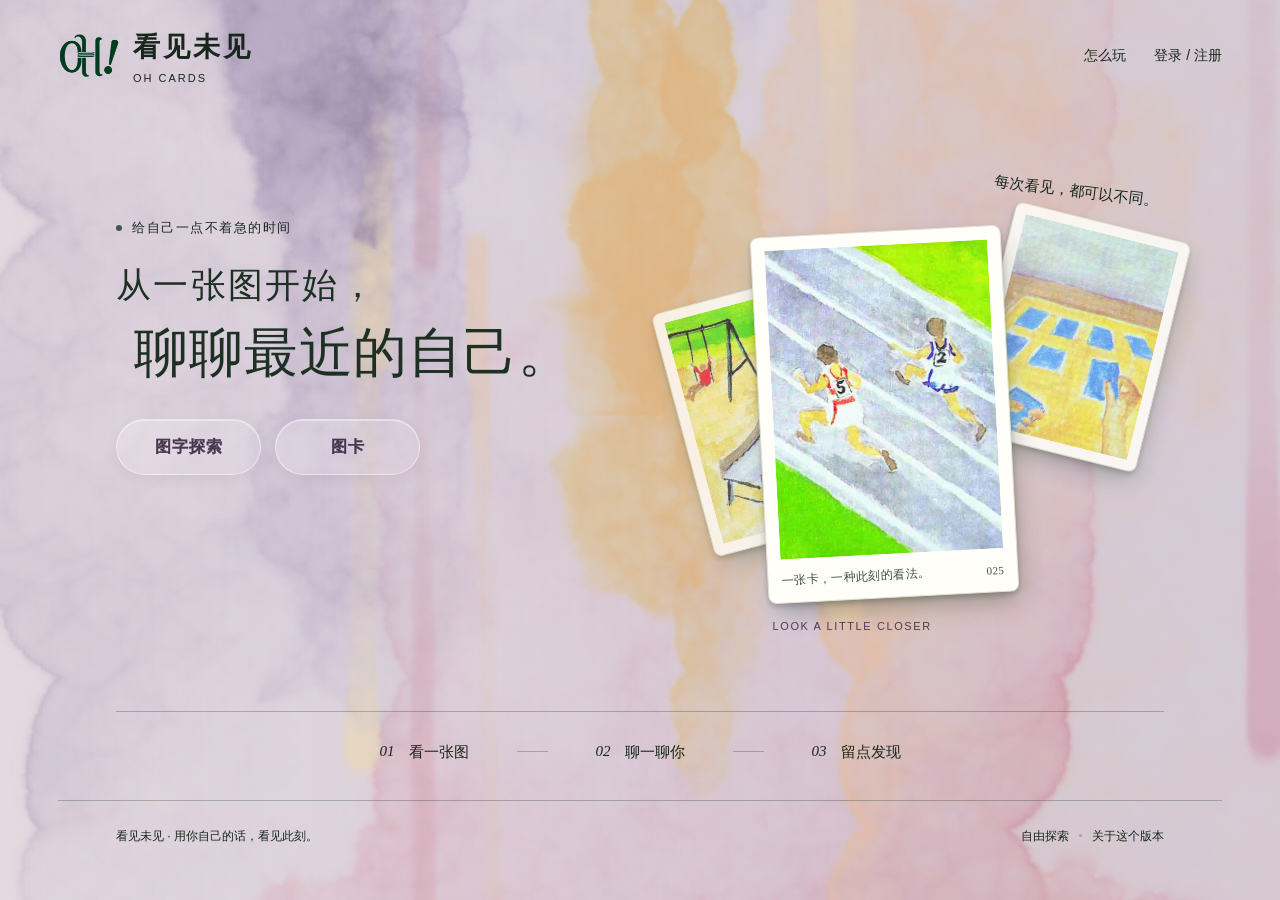
==== index.html @ adf15845 "Redesign mobile homepage with vivid watercolor, stable serif and separated card caption" ====
<!doctype html>
<html lang="zh-CN">
<head>
  <meta charset="utf-8">
  <meta name="viewport" content="width=device-width, initial-scale=1, viewport-fit=cover, interactive-widget=resizes-content">
  <meta name="description" content="看见未见 OH 卡：从一张图开始，用自己的话探索。">
  <title>看见未见 · OH卡</title>
  <link rel="icon" type="image/svg+xml" href="assets/logo-oh-pages-15deg-v2.svg">
  <link rel="stylesheet" href="styles.css?v=20261106-dusk">
  <link rel="stylesheet" href="mobile.css?v=20261105-autosave">
<link rel="stylesheet" href="dusk/home.css?v=20261106-mobile-composition">
</head>
<body data-dusk="on">
<div class="dusk-backdrop" aria-hidden="true"></div>
<!-- Independent image/word decks. Sent dialogue auto-archives privately; drafts and hidden decks are not uploaded. -->
<svg class="icon-defs" xmlns="http://www.w3.org/2000/svg"><defs>
 <symbol id="i-arrow" viewBox="0 0 24 24"><path d="M5 12h14m-6-6 6 6-6 6"/></symbol>
 <symbol id="i-plus" viewBox="0 0 24 24"><path d="M12 5v14M5 12h14"/></symbol>
 <symbol id="i-close" viewBox="0 0 24 24"><path d="m6 6 12 12M6 18 18 6"/></symbol>
 <symbol id="i-memory" viewBox="0 0 24 24"><path d="M5 4h14v16H5zM8 8h8M8 12h8M8 16h4"/></symbol>
 <symbol id="i-expand" viewBox="0 0 24 24"><path d="M4 9V4h5m6 0h5v5M4 15v5h5m6 0h5v-5"/></symbol>
 <symbol id="i-back" viewBox="0 0 24 24"><path d="M19 12H5m6-6-6 6 6 6"/></symbol>
 <symbol id="i-leaf" viewBox="0 0 24 24"><path d="M5 19c1-6 5-10 13-13m0 0c2 9-1 14-7 14-6 0-8-5-6-9 2-4 7-5 13-5Z"/></symbol>
</defs></svg>
<header class="site-header">
 <button class="brand" data-action="home" aria-label="看见未见首页"><img class="brand-mark" src="assets/logo-oh-pages-15deg-v2.svg" alt="" width="62" height="52"><span>看见未见<small>OH CARDS</small></span></button>
 <nav aria-label="主导航"><button class="text-button" data-action="how">怎么玩</button><button class="memory-button" data-action="memory" hidden><svg><use href="#i-memory"/></svg>我的记忆<span id="memory-count" hidden></span></button><button id="account-button" class="text-button" type="button">登录 / 注册</button></nav>
</header>
<main id="home-view" class="view home-view">
 <div class="home-copy">
   <p class="eyebrow"><span></span>给自己一点不着急的时间</p>
   <h1 class="home-title"><span class="home-title-lead">从一张图开始，</span> <span class="home-title-main">聊聊最近的自己。</span></h1>
   <div class="mode-picker" role="group" aria-label="选择玩法并开始">
     <button type="button" data-action="enter-mode" data-mode="image_word"><strong>图字探索</strong><svg aria-hidden="true"><use href="#i-arrow"/></svg></button>
     <button type="button" data-action="enter-mode" data-mode="image_only"><strong>图卡</strong><svg aria-hidden="true"><use href="#i-arrow"/></svg></button>
   </div>
   <p id="mode-note" class="mode-note"></p>
 </div>
 <div class="card-composition" aria-label="OH 图卡预览"><span class="orbit-label">每次看见，都可以不同。</span><figure class="fan-card fan-back-one"><img src="cards/oh-012.jpg" alt="图卡预览十二" draggable="false"></figure><figure class="fan-card fan-back-two"><img src="cards/oh-064.jpg" alt="图卡预览六十四" draggable="false"></figure><figure class="fan-card fan-front"><img src="cards/oh-025.jpg" alt="两位正在跑步的男孩，OH 图卡二十五" draggable="false"><figcaption><span>一张卡，一种此刻的看法。</span><span>025</span></figcaption></figure><div class="composition-note"><span>LOOK A LITTLE CLOSER</span><i></i></div></div>
 <div class="home-bottom"><p><span>01</span> 看一张图</p><i></i><p><span>02</span> 聊一聊你</p><i></i><p><span>03</span> 留点发现</p></div>
</main>
<main id="session-view" class="view session-view" hidden>
 <div class="session-heading"><button class="quiet-back" data-action="leave"><svg><use href="#i-back"/></svg>返回</button><div><span class="session-kicker">自由探索</span><h1>说说你眼中的这张卡</h1></div><button class="text-button end-button" data-action="review">结束并回顾</button></div>
 <div class="session-layout">
   <aside class="card-stage" aria-label="当前卡片"><div class="card-topline"><span id="card-position">第 1 张图卡</span><span id="card-id"></span></div><div id="card-pair" class="card-pair"><img id="word-frame" class="word-frame" alt="" hidden><button id="card-zoom" class="current-card" data-action="zoom" aria-label="放大当前图卡"><img id="active-card-image" alt="本轮图卡"><span class="zoom-hint"><svg><use href="#i-expand"/></svg>放大看</span></button></div><p id="pinned-word" class="pinned-word" hidden></p><div id="card-strip" class="card-strip" aria-label="本轮已抽图卡"></div></aside>
 <section class="explore-main" aria-label="卡片对话">
   <div id="word-status" class="word-status" aria-live="polite" hidden></div>
   <div id="messages" class="messages" aria-live="polite"></div>
   <div id="example-controls" class="example-controls" hidden><span>正在查看虚构对话示例</span><button class="small-primary" data-action="next-example">继续看示例 <svg><use href="#i-arrow"/></svg></button></div>
   <section id="word-step" class="word-step" aria-labelledby="word-title" hidden><header class="deck-heading"><div><p class="eyebrow">ANOTHER VIEW</p><h2 id="word-title">给这张图，抽一个词。</h2><p id="word-hint" class="deck-hint">88 张字卡，慢慢挑。</p></div></header><div class="deck-window" tabindex="0" role="region" aria-label="字卡牌叠，可左右滑动"><div id="word-grid" class="deck-grid" aria-label="叠放的全部 88 张字卡牌背"></div></div><footer class="deck-footer"><button class="text-button" data-action="skip-word">继续只看图卡</button><button id="word-confirm" class="primary deck-confirm" data-action="pick-word" type="button" hidden>选这张</button><strong id="word-count"></strong></footer></section>
   <form id="message-form" class="composer"><label for="message-input" class="sr-only">你的联想</label><textarea id="message-input" placeholder="写下你注意到的，或此刻的感受……" rows="2" maxlength="3000"></textarea><div class="composer-bottom"><span>随便说说，也可以慢慢想。</span><button type="submit" aria-label="发送你的联想">发送<svg><use href="#i-arrow"/></svg></button></div></form><div class="autosave-indicator"><span id="autosave-status" role="status"></span><button id="retry-autosave" class="plain-link" data-action="retry-save" hidden>重试保存</button><button id="export-autosave" class="plain-link" data-action="export-review" hidden>导出本轮</button></div>
 </section><aside class="draw-rail" aria-label="继续抽卡" hidden><div class="rail-inner"><div class="tiny-stack" aria-hidden="true"><i></i><i></i><i></i></div><p class="rail-kicker">让联想继续</p><button id="draw-next" class="draw-next" data-action="draw"><svg><use href="#i-plus"/></svg><strong>再抽一张</strong><span id="draw-target">第 2 / 3 张</span></button><p id="draw-note">不用等聊完，<br>想抽就可以抽。</p><span class="rail-line"></span><button class="text-button rail-review" data-action="review"><span class="rail-review-label">先回顾这一轮 ↗</span><span class="mobile-only">回顾 ↗</span></button></div></aside></div>
</main>
<main id="review-view" class="view review-view" hidden></main>
<footer class="site-footer"><span>看见未见 · 用你自己的话，看见此刻。</span><span>自由探索 <i></i> <button data-action="about">关于这个版本</button></span></footer>
<dialog id="memory-dialog" class="drawer"><div class="drawer-head"><div><p class="eyebrow">YOUR NOTES</p><h2>记得你说过的话</h2></div><button class="icon-button" data-action="close-dialog" aria-label="关闭记忆"><svg><use href="#i-close"/></svg></button></div><div class="memory-tabs" role="tablist"><button role="tab" aria-selected="true" data-action="memory-tab" data-tab="round">本轮记录</button><button role="tab" aria-selected="false" data-action="memory-tab" data-tab="long">下次可参考</button><button role="tab" aria-selected="false" data-action="memory-tab" data-tab="saved">已保存的回顾</button></div><div id="memory-body" class="drawer-body"></div><p class="drawer-footer">记忆与回顾保存在这个浏览器，不跨设备同步。AI 对话会将本轮内容交给 DeepSeek 处理。</p></dialog>
<dialog id="account-dialog" class="info-dialog account-dialog" aria-labelledby="account-title"><button class="icon-button dialog-close" data-action="close-dialog" aria-label="关闭账号"><svg><use href="#i-close"/></svg></button><div id="account-content"></div></dialog>
<dialog id="info-dialog" class="info-dialog"><button class="icon-button dialog-close" data-action="close-dialog" aria-label="关闭"><svg><use href="#i-close"/></svg></button><div id="info-content"></div></dialog>
<dialog id="image-dialog" class="image-dialog"><button class="icon-button dialog-close" data-action="close-dialog" aria-label="关闭大图"><svg><use href="#i-close"/></svg></button><div class="zoom-pair"><img id="zoom-word" class="zoom-word" alt="" hidden><img id="zoom-image" alt="当前图卡原图"></div><p id="zoom-caption"></p></dialog>
<dialog id="deck-dialog" class="deck-dialog" aria-labelledby="deck-title"><header class="deck-heading"><div><p class="eyebrow">CHOOSE YOUR CARD</p><h2 id="deck-title">从牌叠里，选一张。</h2><p id="deck-hint" class="deck-hint">88 张牌，慢慢挑。</p></div><button class="icon-button" data-action="close-dialog" aria-label="暂不选牌"><svg><use href="#i-close"/></svg></button></header><div class="deck-window" tabindex="0" role="region" aria-label="图卡牌叠，可左右滑动"><div id="deck-grid" class="deck-grid" aria-label="叠放的全部 88 张牌背，每张露出一部分"></div></div><footer class="deck-footer"><button id="deck-confirm" class="primary deck-confirm" data-action="pick-position" type="button" hidden>选这张</button><strong id="deck-count">已抽 0 / 3 张</strong></footer></dialog>

<div id="toast" class="toast" role="status" hidden></div>
<script type="module" src="account.bundle.js?v=20261105-autosave"></script>
<script type="module" src="dusk/home.js?v=20261106"></script>
<script id="oh-runtime">window.OH_RUNTIME={liveAI:true,apiBase:"https://arpyrhxpsgpuzxoxsodd.supabase.co/functions/v1/oh-backup"};</script>
<script type="module" src="app.js?v=20261106-dusk"></script>
</body></html>
---- styles.css ----
@charset "UTF-8";
:root{--paper:#f7f6ef;--ink:#293b32;--muted:#68736c;--line:#dddfd5;--green:#3e5948;--soft:#e9eee3;--apricot:#efd9b8;--white:#fffef9;--sans:"PingFang SC","Microsoft YaHei",sans-serif;--serif:"Songti SC","STSong","Noto Serif CJK SC",serif}
*{box-sizing:border-box}body{margin:0;background:var(--paper);color:var(--ink);font:15px/1.7 var(--sans);-webkit-font-smoothing:antialiased}button,input,textarea{font:inherit}button{cursor:pointer;color:inherit}button,a{-webkit-tap-highlight-color:transparent}button{border:0;background:none}button:disabled{cursor:default}button:focus-visible,a:focus-visible,summary:focus-visible{outline:3px solid #b38348;outline-offset:4px}button,textarea{transition:background .15s,box-shadow .15s,transform .15s}a{color:var(--green);text-underline-offset:4px}svg{width:20px;height:20px;fill:none;stroke:currentColor;stroke-width:1.6;stroke-linecap:round;stroke-linejoin:round;flex-shrink:0}.icon-defs{display:none}[hidden]{display:none!important}h1,h2,h3,p,figure{margin:0}h1,h2,h3{text-wrap:balance}p{text-wrap:pretty}.sr-only{position:absolute;overflow:hidden;clip:rect(0,0,0,0);width:1px;height:1px}
.site-header{max-width:1280px;height:112px;margin:auto;padding:28px 58px;display:flex;align-items:center;justify-content:space-between}.brand{display:flex;align-items:center;gap:13px;padding:0;text-align:left;font-family:var(--serif);font-size:27px;letter-spacing:3px;font-weight:700}.brand small{font:10px/1.4 var(--sans);display:block;letter-spacing:2px;color:var(--muted)}.brand-mark{width:62px;height:52px;display:block;object-fit:contain;flex-shrink:0;mix-blend-mode:multiply}.site-header nav{display:flex;gap:28px;align-items:center}.text-button{padding:6px 0;font-size:14px}.text-button:hover,.example-link:hover{text-decoration:underline;text-underline-offset:5px}.memory-button{display:flex;gap:8px;align-items:center;font-size:14px;background:#eceee5;padding:9px 15px;border-radius:30px}.memory-button:hover{background:#dfe6d9}.memory-button svg{width:16px}.memory-button span{background:var(--green);color:white;font-size:11px;min-width:19px;height:19px;line-height:19px;text-align:center;border-radius:50%}.view{animation:arrive .35s ease-out}@keyframes arrive{from{opacity:0;transform:translateY(6px)}to{opacity:1;transform:none}}
.home-view{max-width:1164px;margin:28px auto 0;padding:34px 58px 0;display:grid;grid-template-columns:1.1fr 1fr;gap:16px;position:relative}.home-copy{padding-top:43px;position:relative;z-index:2}.eyebrow{font-size:12px;letter-spacing:2px;display:flex;align-items:center;gap:10px;color:var(--muted)}.eyebrow>span{display:inline-block;width:6px;height:6px;background:var(--green);border-radius:50%}.home-copy h1{font:500 clamp(34px,3.6vw,49px)/1.5 var(--serif);letter-spacing:1px;margin:22px 0 20px}.intro{font-size:16px;color:var(--muted);line-height:1.9}.hero-actions{display:flex;align-items:center;gap:22px;margin-top:34px}.primary{border-radius:8px;background:var(--green);color:#fffef8;padding:15px 24px;display:inline-flex;align-items:center;justify-content:center;gap:25px;box-shadow:0 3px 0 #2c4234;font-weight:500}.primary:hover{background:#314c3b;transform:translateY(-1px)}.primary:active{transform:translateY(2px);box-shadow:none}.example-link{font-size:14px;white-space:nowrap;padding:8px 0}.example-link span{margin-left:4px}.small-caption{font-size:12px;color:var(--muted);margin-top:16px;letter-spacing:.2px}
.card-composition{height:460px;position:relative;margin-left:7px}.fan-card{background:var(--white);border:1px solid #e1dfd2;padding:10px;position:absolute;border-radius:8px;box-shadow:0 15px 30px -17px #2738274d}.fan-card img{width:100%;height:auto;display:block;border-radius:1px}.fan-back-one{width:185px;left:0;top:113px;transform:rotate(-15deg);opacity:.8}.fan-back-two{width:180px;right:-2px;top:45px;transform:rotate(14deg);opacity:.85}.fan-front{width:251px;left:79px;top:57px;transform:rotate(-3deg);padding:13px 13px 0}.fan-front figcaption{display:flex;align-items:center;justify-content:space-between;font-size:10px;color:#72796e;padding:11px 0;letter-spacing:.4px}.fan-front figcaption span:last-child{font:11px Georgia,serif}.orbit-label{position:absolute;right:5px;top:5px;font-family:var(--serif);font-size:14px;transform:rotate(7deg);color:var(--muted)}.composition-note{position:absolute;left:93px;bottom:4px;display:flex;align-items:center;gap:15px;font-size:9px;letter-spacing:2px;color:var(--muted)}.composition-note i{display:block;width:44px;height:1px;background:var(--muted)}.home-bottom{grid-column:1/-1;margin-top:61px;border-top:1px solid var(--line);padding:27px 0 35px;display:flex;align-items:center;justify-content:center;gap:48px;color:var(--muted);font-size:14px}.home-bottom p{display:flex;gap:14px;align-items:center}.home-bottom p span{font:italic 15px Georgia,serif;color:#899183}.home-bottom>i{width:31px;height:1px;background:var(--line)}
.site-footer{max-width:1164px;margin:0 auto;padding:25px 58px 26px;display:flex;justify-content:space-between;gap:20px;font-size:11px;color:#69756c;border-top:1px solid var(--line)}.site-footer>span:last-child{display:flex;align-items:center;gap:10px}.site-footer i{width:3px;height:3px;background:#a1a99d;border-radius:50%}.site-footer button{padding:0;font-size:11px}.site-footer button:hover{text-decoration:underline}
.session-view{max-width:1000px;margin:0 auto 30px;padding:0 32px}.session-heading{display:flex;align-items:center;justify-content:space-between;gap:20px;margin:14px 0 25px}.session-heading h1{font:500 25px/1.5 var(--serif);margin-top:3px}.session-kicker{font-size:11px;color:var(--muted);letter-spacing:2px}.quiet-back{display:flex;align-items:center;gap:5px;font-size:12px;align-self:flex-start;padding-top:17px;color:var(--muted)}.quiet-back svg{width:16px}.session-heading>div{flex:1}.end-button{font-size:13px;border-bottom:1px solid var(--line)}.session-layout{display:grid;grid-template-columns:minmax(0,700px) 150px;justify-content:center;gap:30px}.explore-main{min-width:0}.card-stage{display:flex;flex-direction:column;align-items:center;padding:15px 22px 19px;background:#eceee5;border:1px solid #e0e3d6;border-radius:12px;position:relative}.card-topline{width:100%;display:flex;justify-content:space-between;font-size:11px;color:var(--muted);letter-spacing:.8px}.current-card{padding:10px;background:#fffef8;border:1px solid #deded3;box-shadow:0 7px 14px -9px #253c3659;border-radius:6px;margin-top:12px;position:relative;line-height:0}.current-card>img{width:230px;max-width:100%;height:auto;max-height:330px;object-fit:contain;display:block}.zoom-hint{position:absolute;right:10px;bottom:10px;padding:6px 9px;background:#fffdf2ed;border-radius:4px;display:flex;gap:5px;font-size:10px;line-height:1.2;color:#3e5144;opacity:0;transition:opacity .15s}.zoom-hint svg{width:12px;height:12px}.current-card:hover .zoom-hint,.current-card:focus-visible .zoom-hint{opacity:1}.card-strip{display:flex;gap:10px;margin-top:15px;align-items:center;justify-content:center;min-height:29px}.card-thumb{padding:2px 9px 2px 3px;display:flex;align-items:center;gap:7px;border:1px solid #cbd2c3;border-radius:4px;font-size:11px;color:#53634f;background:#f7f8ef}.card-thumb.active{background:var(--white);border-color:var(--green)}.card-thumb img{width:20px;height:28px;object-fit:contain}
.messages{margin-top:24px;display:flex;flex-direction:column;gap:19px;max-height:425px;overflow-y:auto;overscroll-behavior:contain;padding:3px 6px 10px 2px;scrollbar-width:thin;scrollbar-color:#cdd2c6 transparent}.message{max-width:94%;font-size:15px;line-height:1.8;overflow-wrap:anywhere}.message p{white-space:pre-wrap}.message .message-meta{font-size:10px;color:var(--muted);margin-bottom:5px;display:flex;gap:10px;align-items:center}.message.user{align-self:flex-end;max-width:88%}.message.user .message-meta{justify-content:flex-end}.message.user>p{background:#e7ecdf;border:1px solid #dce3d4;border-radius:10px 10px 2px 10px;padding:10px 15px}.message.assistant{padding:0 3px}.message.assistant>p{padding:0}.message.notice{background:#f1eee3;padding:11px 14px;border-radius:6px;font-size:12px;color:var(--muted);max-width:100%}.rationale{font-size:12px;line-height:1.7;margin-top:10px;color:var(--muted);border-top:1px solid var(--line);padding-top:7px}.rationale summary{cursor:pointer;width:fit-content;font-size:11px}.rationale ul{padding-left:17px;margin:10px 0 2px}.rationale li{margin-bottom:7px}.rationale blockquote{margin:7px 0;padding-left:10px;border-left:2px solid #c2cbb6;white-space:pre-wrap}.rationale a{font-size:11px}.example-controls{margin:15px 0 12px;background:#f0eee2;border-radius:6px;padding:10px 12px;display:flex;align-items:center;justify-content:space-between;gap:10px;font-size:11px;color:var(--muted)}.small-primary{background:var(--green);color:var(--white);padding:7px 11px;border-radius:5px;display:inline-flex;align-items:center;gap:7px;font-size:12px;white-space:nowrap}.small-primary svg{width:14px;height:14px}.composer{background:var(--white);border:1px solid #cbd2c5;border-radius:10px;margin-top:15px;overflow:hidden;box-shadow:0 4px 10px -7px #233b2a24}.composer:focus-within{border-color:#839477;box-shadow:0 0 0 2px #bcc6b130}.composer textarea{border:0;resize:vertical;outline:0;background:transparent;display:block;width:100%;min-height:76px;max-height:200px;padding:15px 16px 5px;font-size:15px;line-height:1.6;color:var(--ink)}.composer textarea::placeholder{color:#8a9386}.composer-bottom{display:flex;justify-content:space-between;align-items:center;padding:7px 10px 10px 16px;gap:10px}.composer-bottom>span{font-size:10px;color:var(--muted)}.composer-bottom button{display:flex;align-items:center;gap:10px;background:var(--green);color:var(--white);border-radius:5px;padding:7px 12px;font-size:12px}.composer-bottom svg{width:15px;height:15px}.composer textarea:disabled{opacity:.6}.draw-rail{position:relative;padding-top:50px}.rail-inner{position:sticky;top:35px;text-align:center}.rail-kicker{font-size:11px;color:var(--muted);letter-spacing:1px;margin:15px 0 11px}.tiny-stack{height:43px;width:42px;margin:auto;position:relative}.tiny-stack i{position:absolute;top:0;left:7px;border:1px solid #9eaa92;border-radius:3px;background:var(--paper);width:29px;height:39px;transform:rotate(-13deg)}.tiny-stack i:nth-child(2){transform:rotate(1deg);left:11px;top:-3px;background:#e9e2cc}.tiny-stack i:nth-child(3){transform:rotate(13deg);left:15px;top:-4px;background:#e9eee1}.draw-next{width:100%;padding:17px 9px;display:flex;flex-direction:column;align-items:center;gap:3px;border:1px dashed #99a78d;border-radius:10px;background:#eef1e6}.draw-next>svg{margin-bottom:4px;width:22px;height:22px}.draw-next strong{font-weight:500;font-size:15px}.draw-next>span{font-size:11px;color:var(--muted)}.draw-next:hover:not(:disabled){background:#e0e7d6;border-style:solid}.draw-next:disabled{border-style:solid;border-color:var(--line);background:#edeee7;color:var(--muted)}.draw-rail p#draw-note{font-size:11px;color:var(--muted);line-height:1.8;margin-top:12px}.rail-line{display:block;height:1px;width:38px;background:var(--line);margin:20px auto 9px}.rail-review{font-size:11px}
.review-view{max-width:810px;padding:25px 32px 55px;margin:auto}.review-heading{text-align:center;margin:20px 0 35px}.review-heading .eyebrow{justify-content:center}.review-heading h1{font:500 35px/1.5 var(--serif);margin:17px 0 13px}.review-heading>p:last-child{color:var(--muted);font-size:14px}.review-cards{display:flex;justify-content:center;gap:16px;margin-bottom:32px}.review-cards img{height:130px;width:auto;background:var(--white);padding:6px;box-shadow:0 4px 9px -6px #27332763;transform:rotate(-3deg);border-radius:3px}.review-cards img:nth-child(2){transform:rotate(3deg)}.review-section{padding:25px 0;border-top:1px solid var(--line)}.review-section h2{font:500 21px var(--serif);margin:0 0 15px}.review-section>p{font-size:13px;color:var(--muted)}.quote-record{padding:16px 0;border-bottom:1px solid #e7e7de}.quote-record:last-child{border-bottom:0}.quote-record small{font-size:10px;display:block;color:var(--muted);margin-bottom:4px}.quote-record p{font-size:14px;white-space:pre-wrap;overflow-wrap:anywhere}.remember-row{display:flex;align-items:flex-start;gap:10px;padding:14px;border:1px solid var(--line);border-radius:7px;margin:12px 0;font-size:14px;background:var(--white)}.remember-row input{accent-color:var(--green);margin-top:5px}.remember-row small{font-size:11px;color:var(--muted);display:block;margin-top:5px}.review-actions{display:flex;gap:12px;flex-wrap:wrap;margin-top:24px}.secondary{border:1px solid #cbd2c2;border-radius:7px;padding:12px 17px;background:var(--white);font-size:14px}.secondary:hover{background:var(--soft)}.plain-link{margin-top:18px;font-size:13px;text-decoration:underline;text-underline-offset:5px;padding:6px 0}
dialog{border:1px solid var(--line);background:var(--white);color:var(--ink);border-radius:15px;padding:32px;box-shadow:0 24px 65px #1e2e332b}dialog::backdrop{background:#1b31263f;backdrop-filter:blur(3px)}.drawer{margin:0 0 0 auto;width:min(510px,96vw);height:100dvh;max-height:100dvh;border-radius:15px 0 0 15px;padding:0;display:flex;flex-direction:column}.drawer:not([open]){display:none}.drawer-head{display:flex;justify-content:space-between;gap:20px;align-items:center;padding:30px 28px 24px}.drawer h2{font:500 25px var(--serif);margin-top:10px}.icon-button{display:flex;align-items:center;justify-content:center;width:34px;height:34px;border:1px solid var(--line);border-radius:50%;background:var(--white)}.icon-button:hover{background:var(--soft)}.icon-button svg{width:16px;height:16px}.memory-tabs{display:flex;gap:18px;margin:0 28px;border-bottom:1px solid var(--line)}.memory-tabs button{padding:10px 0;font-size:12px;white-space:nowrap;border-bottom:2px solid transparent}.memory-tabs button[aria-selected=true]{border-color:var(--green);font-weight:600}.drawer-body{padding:25px 28px;overflow:auto;flex:1}.drawer-footer{font-size:11px;color:var(--muted);padding:16px 28px;border-top:1px solid var(--line);background:#f6f6ef}.memory-entry{border-bottom:1px solid var(--line);padding:17px 0;font-size:14px}.memory-entry:first-child{padding-top:0}.memory-entry p{white-space:pre-wrap;overflow-wrap:anywhere}.memory-entry small{font-size:10px;color:var(--muted);display:block;margin:9px 0}.memory-entry .entry-actions{display:flex;gap:18px;margin-top:12px}.entry-actions button{padding:0;text-decoration:underline;text-underline-offset:4px;font-size:11px;color:var(--muted)}.memory-entry details{font-size:11px;color:var(--muted);margin:9px 0}.memory-entry summary{cursor:pointer}.memory-entry blockquote{margin:8px 0;padding:10px;background:var(--paper);white-space:pre-wrap}.empty-state{padding:45px 0;color:var(--muted);font-size:14px}.empty-state h3{font:500 22px var(--serif);color:var(--ink);margin-bottom:10px}.drawer-intro{color:var(--muted);font-size:12px;margin-bottom:22px}.context-row{display:grid;grid-template-columns:65px 1fr;gap:13px;font-size:13px;padding:13px 0;border-bottom:1px solid var(--line)}.context-row dt{color:var(--muted)}.context-row dd{margin:0}.context-card-images{display:flex;gap:10px;margin-bottom:25px}.context-card-images img{height:80px;width:auto;border:4px solid white}.memory-edit{width:100%;resize:vertical;min-height:90px;padding:10px;background:var(--paper);border:1px solid #bac5b0;border-radius:4px;font-size:14px}.memory-entry .delete-confirm{font-size:12px;margin-top:12px;background:#f8ede2;padding:12px;border-radius:5px}.delete-confirm button{margin-right:15px;font-size:12px;text-decoration:underline}.info-dialog{width:min(580px,calc(100vw - 30px));max-height:88dvh;overflow:auto;padding:37px}.info-dialog h2{font:500 29px/1.5 var(--serif);margin:7px 35px 19px 0}.info-dialog p{font-size:14px;margin:13px 0}.info-dialog ol{padding-left:22px;font-size:14px}.info-dialog li{padding:6px 0}.dialog-close{position:absolute;right:15px;top:15px}.image-dialog{width:fit-content;max-width:calc(100vw - 25px);max-height:95dvh;padding:36px 20px 15px}.image-dialog>img{display:block;max-width:min(420px,calc(100vw - 65px));max-height:76dvh;width:auto;height:auto;object-fit:contain}.image-dialog p{font-size:11px;text-align:center;color:var(--muted);margin-top:9px}.toast{position:fixed;bottom:28px;left:50%;transform:translateX(-50%);max-width:calc(100vw - 32px);background:#2e473a;color:#fffef8;border:1px solid #536a59;box-shadow:0 7px 20px #253b332b;padding:11px 21px;border-radius:7px;font-size:13px;z-index:20;text-align:center;width:max-content}.source-lines{font:13px/1.9 var(--sans);white-space:pre-wrap;overflow-wrap:anywhere}.source-lines p:target{background:#e8edda}
@media(min-width:1400px){.home-view{margin-top:65px}.home-bottom{margin-top:100px}}@media(max-width:1050px){.site-header{padding:24px 35px}.home-view{padding:20px 35px 0}.hero-actions{gap:15px}.primary{padding:14px 18px;gap:13px}.card-composition{transform:scale(.88);transform-origin:center left;margin-left:-10px;width:400px}.home-copy h1{font-size:39px}.home-bottom{gap:25px;margin-top:30px}.site-footer{padding:25px 35px}.session-layout{gap:20px;grid-template-columns:minmax(0,620px) 125px}.session-view{max-width:900px;padding:0 28px}.draw-next strong{font-size:14px}}
@media(max-width:720px){.site-header{height:86px;padding:18px 23px}.brand{font-size:24px;gap:10px}.brand small{font-size:8px}.brand-mark{width:48px;height:40px}.site-header nav{gap:17px}.site-header .text-button{font-size:12px}.memory-button{font-size:12px;padding:7px 10px;gap:5px}.memory-button svg{width:14px}.home-view{display:flex;flex-direction:column;margin:0;padding:8px 25px 0}.home-copy{text-align:center;padding:20px 0 0}.home-copy .eyebrow{justify-content:center;font-size:11px}.home-copy h1{font-size:37px;margin:18px 0 15px}.intro{font-size:14px;line-height:1.8}.hero-actions{flex-direction:column;gap:7px;margin-top:25px}.hero-actions .primary{width:min(100%,310px);font-size:15px}.small-caption{margin-top:9px;font-size:10px}.card-composition{order:2;transform:scale(.72);transform-origin:top center;width:400px;height:325px;align-self:center;margin:32px 0 -20px}.orbit-label{top:0}.fan-front{top:40px}.fan-back-one{top:95px}.composition-note{bottom:-90px}.home-bottom{order:3;margin-top:0;padding:20px 0 25px;gap:13px;justify-content:space-between;width:100%;font-size:11px}.home-bottom p{gap:6px;white-space:nowrap}.home-bottom p span{font-size:12px}.home-bottom>i{width:12px}.site-footer{padding:20px 23px;gap:8px;font-size:10px;flex-wrap:wrap}.site-footer button{font-size:10px}.site-footer>span:last-child{margin-left:auto}.session-view{padding:0 20px;margin-bottom:30px}.session-heading{gap:11px;margin:5px 0 20px}.session-heading h1{font-size:19px}.session-kicker{font-size:10px}.quiet-back{padding-top:13px;font-size:11px;gap:2px}.quiet-back svg{width:14px}.end-button{font-size:11px;white-space:nowrap}.session-layout{display:block;padding-right:0}.card-stage{margin-right:0;padding:11px 14px 14px}.current-card>img{width:210px;max-height:292px}.current-card{padding:8px;margin-top:9px}.card-strip{margin-top:11px;gap:7px}.card-thumb{padding-right:5px;font-size:10px;gap:5px}.messages{margin-top:19px;max-height:350px;padding-right:3px;gap:16px}.message{font-size:14px}.message.user{max-width:91%}.composer{margin-right:74px}.composer textarea{font-size:14px;padding:12px 12px 3px;min-height:77px}.composer-bottom{padding:5px 8px 8px 12px}.composer-bottom>span{display:none}.composer-bottom button{margin-left:auto;font-size:11px;padding:5px 9px}.draw-rail{padding:0;position:sticky;bottom:18px;height:0;z-index:3;display:flex;justify-content:flex-end;transform:translateY(-132px);pointer-events:none}.rail-inner{position:static;width:63px;pointer-events:auto}.rail-kicker,.tiny-stack,.draw-rail p#draw-note,.rail-line,.rail-review{display:none}.draw-next{padding:10px 3px;background:#e3e9d8;border-style:solid;min-height:96px;border-radius:8px;box-shadow:0 3px 6px #30432c10}.draw-next strong{font-size:11px}.draw-next>svg{width:19px;height:19px}.draw-next>span{font-size:9px}.example-controls{font-size:10px;gap:4px;align-items:flex-start}.small-primary{font-size:11px;padding:6px 9px}.review-view{padding:15px 22px 35px}.review-heading h1{font-size:29px}.review-heading>p:last-child{font-size:12px}.review-cards img{height:105px}.review-section{padding:20px 0}.review-actions .primary{font-size:13px;padding:12px 17px}.review-actions .secondary{font-size:13px;padding:12px 15px}.drawer-head{padding:25px 22px 20px}.drawer h2{font-size:23px}.memory-tabs{margin:0 22px;gap:17px}.memory-tabs button{font-size:11px}.drawer-body{padding:22px}.info-dialog{padding:30px 24px}.info-dialog h2{font-size:25px}}
/* Supporting copy remains readable: use hierarchy and spacing, not tiny labels. */
.brand small{font-size:11px}.card-topline,.card-thumb,.message .message-meta,.rationale summary,.composer-bottom>span,.rail-kicker,.draw-next>span,.draw-rail p#draw-note,.rail-review,.session-kicker,.quote-record small,.remember-row small,.memory-entry small,.entry-actions button,.memory-entry details,.drawer-footer,.site-footer,.site-footer button{font-size:12px}.fan-front figcaption{font-size:11px}.zoom-hint{font-size:12px}.composition-note{font-size:10px}
@media(min-width:721px) and (max-height:760px){.session-view .session-heading{margin-top:0;margin-bottom:15px}.current-card>img{max-height:230px;width:auto;max-width:230px}.card-stage{padding-top:10px;padding-bottom:13px}}
@media(max-width:720px){.site-header .text-button,.memory-button,.small-caption,.session-kicker,.end-button,.quiet-back,.card-topline,.card-thumb,.composer-bottom button,.draw-next strong,.draw-next>span,.example-controls,.small-primary,.site-footer,.site-footer button,.memory-tabs button{font-size:12px}.home-bottom{font-size:12px}.home-bottom p{gap:4px}.home-bottom>i{width:7px}.card-thumb{padding-right:6px}.example-controls{flex-wrap:wrap}.memory-tabs{gap:14px}.drawer-intro{line-height:1.8}.draw-next{min-height:100px}.composer{margin-right:82px}.rail-inner{width:72px}.composition-note{display:none}}
.deck-dialog{width:min(1110px,calc(100vw - 24px));max-width:none;max-height:94dvh;padding:20px 24px 0;border-radius:14px;background:#f4f3e9;overflow:auto;scrollbar-width:thin;scrollbar-color:#acb89e transparent}
.deck-heading{display:flex;justify-content:space-between;align-items:center;gap:20px;margin-bottom:4px}.deck-heading .eyebrow{font-size:10px;letter-spacing:2px;color:#65735f;margin-bottom:4px}.deck-heading h2{font:500 26px/1.5 var(--serif)}.deck-heading .icon-button{flex-shrink:0;background:#faf9f1}.deck-hint{font-size:12px;color:var(--muted);margin-top:6px}
.deck-grid{display:grid;grid-template-columns:repeat(44,minmax(0,1fr));grid-auto-rows:150px;column-gap:0;row-gap:42px;padding:40px 105px 12px 6px;isolation:isolate;width:100%;max-width:980px;margin-inline:auto}
.deck-card{position:relative;display:flex;align-items:center;justify-content:center;align-self:start;width:106px;height:150px;min-width:0;padding:0;overflow:hidden;border-radius:6px;background:#f5f0e5;color:#796b4a;border:1px solid #d7ccb3;box-shadow:-2px 1px 3px #243c2d3b,0 4px 7px -5px #233f2c70;z-index:var(--stack-order);transform-origin:50% 90%;transition:transform .22s cubic-bezier(.22,.65,.25,1),box-shadow .22s,background .22s;touch-action:manipulation}
.deck-card>.cardback-art{position:absolute;left:-3%;top:-2.2%;width:106%;height:104.5%;max-width:none;object-fit:fill;pointer-events:none;user-select:none}.deck-position{position:absolute;bottom:9px;right:11px;font:11px/1.2 Georgia,serif;color:#796b4a;background:#f8f3e8e8;padding:1px 3px;border-radius:2px;pointer-events:none}
.deck-card:focus-visible,.deck-card.is-peeked{outline:2px solid #bb8c4e;outline-offset:3px;z-index:300;transform:translateY(-22px) rotate(-1deg) scale(1.035);box-shadow:0 13px 21px -6px #263c3875;background:#f5f0e5}
.deck-card.is-used{background:#dce1d2;color:#798972;border-color:#f4f3e9;box-shadow:-1px 0 2px #71806342;transform:translateY(7px)}.deck-card.is-used>.cardback-art{opacity:.25}.deck-card.is-used .deck-position{color:#5e7159;opacity:1}.picked-badge{position:absolute;font-size:12px;white-space:nowrap;color:#4c6445;background:#eef1e5e8;border-radius:3px;padding:2px 6px;pointer-events:none}
.deck-footer{position:sticky;bottom:0;padding:13px 0 16px;display:flex;justify-content:flex-end;gap:15px;font-size:12px;background:#f4f3e9f5;border-top:1px solid #dce0d1;z-index:400;backdrop-filter:blur(5px)}.deck-footer strong{font-size:12px;font-weight:500;white-space:nowrap}
.card-reveal{animation:card-reveal .36s ease-out}@keyframes card-reveal{from{opacity:.5;transform:perspective(700px) rotateY(-12deg) translateY(8px)}to{opacity:1;transform:perspective(700px) rotateY(0) translateY(0)}}
@media(hover:hover){.deck-card:not(:disabled):hover{transform:translateY(-22px) rotate(-1deg) scale(1.035);box-shadow:0 13px 21px -6px #263c3875;background:#f5f0e5;z-index:300}}.deck-card:not(:disabled):active{transform:translateY(-16px) scale(1.015)}
@media(max-width:720px){.deck-dialog{width:calc(100vw - 16px);max-height:94dvh;padding:19px 14px 0;border-radius:12px}.deck-heading{gap:12px;margin-bottom:3px}.deck-heading h2{font-size:22px}.deck-heading .eyebrow{font-size:10px}.deck-hint{font-size:12px;max-width:260px}.deck-grid{grid-template-columns:repeat(22,minmax(0,1fr));grid-auto-rows:108px;row-gap:27px;padding:33px 75px 12px 3px}.deck-card{width:76px;height:108px;border-radius:4px}.picked-badge{font-size:11px;padding:1px 3px}.deck-position{font-size:10px;right:8px;bottom:7px}.deck-footer{padding:12px 0 14px;gap:8px;font-size:11px}.deck-footer strong{font-size:11px}.deck-card:focus-visible,.deck-card.is-peeked{transform:translateY(-18px) rotate(-1deg) scale(1.025)}}
@media(prefers-reduced-motion:reduce){*,*:before,*:after{animation:none!important;transition:none!important}}

.reply-wait{font-size:14px;color:var(--muted);padding:8px 3px}.reply-error{font-size:14px;color:var(--muted);padding:10px 3px}.reply-error .plain-link{margin-top:5px;font-size:14px}

/* Approved OH back; crop only the transparent outer margin, retaining the artwork. */
.tiny-stack i,.tiny-stack i:nth-child(2),.tiny-stack i:nth-child(3){background:#f5f0e5 url("assets/card-back-approved-v1.png") center/106% 104.5% no-repeat;border-color:#b7ab8e}

.fan-front figcaption>span:last-child{margin-left:auto}

/* One picture, one word. Keep the existing four-edge card artwork and proportions. */
.card-pair{position:relative;margin-top:12px;max-width:100%}.card-pair .current-card{margin-top:0}.card-pair.is-paired{width:310px;aspect-ratio:1045/1312;filter:drop-shadow(0 7px 8px #253c3622)}.word-frame{display:block;width:100%;height:100%;object-fit:contain;pointer-events:none}.card-pair.is-paired .current-card{position:absolute;left:13.4%;top:10.21%;width:73.1%;height:80.56%;padding:0;border:0;border-radius:0;background:transparent;box-shadow:none;display:flex;align-items:center;justify-content:center}.card-pair.is-paired .current-card>img{width:100%;height:100%;max-width:100%;max-height:100%;object-fit:contain}.card-pair.is-paired .zoom-hint{right:6px;bottom:6px}.word-status{display:flex;align-items:center;justify-content:space-between;gap:12px;padding:10px 3px 0;font-size:14px;color:var(--muted)}.word-status strong{color:var(--ink);font-weight:500;font-family:var(--serif);font-size:19px;margin-left:5px}.word-status small{font-size:12px}.word-status .text-button{font-size:12px;text-decoration:underline;text-underline-offset:4px;white-space:nowrap}.card-strip{flex-wrap:wrap}.word-dialog .deck-footer{justify-content:space-between;align-items:center}.word-dialog .deck-footer .text-button{font-size:14px;text-decoration:underline;text-underline-offset:5px}.word-dialog .deck-heading h2{margin-right:20px}.zoom-pair{position:relative}.zoom-pair>#zoom-image{display:block;max-width:min(420px,calc(100vw - 65px));max-height:76dvh;width:auto;height:auto;object-fit:contain}.zoom-word{display:block;width:100%;height:100%;object-fit:contain}.image-dialog.has-word .zoom-pair{width:min(420px,calc(100vw - 65px),60dvh);aspect-ratio:1045/1312}.image-dialog.has-word #zoom-image{position:absolute;left:13.4%;top:10.21%;width:73.1%;height:80.56%;max-width:100%;max-height:100%;object-fit:contain}.review-cards{flex-wrap:wrap}.review-pair{max-width:150px;text-align:center}.review-pair figcaption{font-size:12px;color:var(--muted);margin-top:9px;line-height:1.7}.review-pair img{max-width:100%;object-fit:contain}
@media(min-width:721px) and (max-height:760px){.card-pair.is-paired{width:245px}}
@media(max-width:720px){.card-pair.is-paired{width:265px}.word-status{font-size:13px}.word-status strong{font-size:18px}.card-thumb{font-size:12px}.word-dialog .deck-heading h2{font-size:22px;margin-right:0}.review-pair{max-width:100px}}


/* The word stage unfolds in the conversation, without a modal or forced scrolling. */
.word-step{margin:22px 0;padding:20px 18px 0;border:1px solid #ded8ca;border-radius:12px;background:#f3f0e7;animation:arrive .25s ease-out}.word-step .deck-heading h2{font-size:24px}.word-step .deck-heading .eyebrow{font-size:11px}.word-theme{font-size:14px;line-height:1.8;color:var(--muted);margin:9px 0;overflow-wrap:anywhere}.word-step .deck-grid{grid-auto-rows:120px;row-gap:30px;padding:32px 83px 12px 4px;max-width:100%}.word-step .deck-card{width:84px;height:120px}.word-step .deck-footer{position:static;justify-content:space-between;align-items:center;background:transparent;padding:12px 0 15px}.word-step .deck-footer .text-button{font-size:13px;text-decoration:underline;text-underline-offset:4px}
@media(max-width:720px){.word-step{padding:17px 12px 0}.word-step .deck-heading h2{font-size:22px}.word-step .deck-grid{grid-auto-rows:108px;row-gap:27px;padding:30px 75px 12px 3px}.word-step .deck-card{width:76px;height:108px}.word-theme{font-size:14px}.word-step .deck-footer{gap:8px}.word-step .deck-footer strong{font-size:12px}}

@media(max-width:720px){.word-step .deck-heading{padding-right:76px}}

/* Keep the original image above; the word reveal is a chronological conversation item. */
.messages:has(.conversation-pair){max-height:520px}.conversation-pair{align-self:center;width:min(100%,265px);margin:5px 0 9px;flex:none}.conversation-pair .card-pair.is-paired{width:100%;margin-top:0}.conversation-pair .word-status{font-size:13px;line-height:1.7;padding-top:12px}.conversation-pair .word-status strong{font-size:18px}.conversation-pair .word-status .text-button{font-size:12px}.conversation-pair .current-card{cursor:zoom-in}
@media(max-width:720px){.messages:has(.conversation-pair){max-height:500px}.conversation-pair{width:min(100%,225px)}.conversation-pair .word-status{gap:8px}}

.next-image-step{padding:0 3px 9px}.next-image-step .primary{display:inline-flex;align-items:center;gap:16px;font-size:14px;padding:12px 18px}.next-image-step svg{width:17px;height:17px}

/* Homepage only: the sage table does not change the conversation or review palette. */
body:has(#home-view:not([hidden])) {
  min-height: 100vh;
  background:
    radial-gradient(ellipse at 38% 33%, #fff3d246 0%, #f6edcf28 54%, #eee3c414 100%),
    #8c977e url("assets/home-table-sage.jpg") center / cover no-repeat;
}
body:has(#home-view:not([hidden])) > :is(.site-header, .home-view, .site-footer) {
  --muted: #18271d;
  --line: #344c3a52;
  color: var(--muted);
}
/* Two beats, like a title set on paper. */
.home-view .home-title {
  display: grid;
  justify-items: start;
  gap: 9px;
  color: #1d3023;
  text-align: left;
  letter-spacing: normal;
}
.home-title-lead {
  font-size: clamp(24px, 2.8vw, 35px);
  font-weight: 400;
  line-height: 1.4;
  letter-spacing: .065em;
}
.home-title-main {
  margin-inline-start: .34em;
  font-size: clamp(35px, 4.2vw, 54px);
  font-weight: 500;
  line-height: 1.27;
  letter-spacing: .015em;
}
@media (max-width: 720px) {
  .home-view .home-title {
    width: fit-content;
    max-width: 100%;
    margin-inline: auto;
    gap: 6px;
  }
  .home-title-lead { font-size: clamp(20px, 6vw, 27px); }
  .home-title-main { font-size: clamp(29px, 9vw, 39px); }
}
.home-view .home-copy .eyebrow { font-size: 13px; letter-spacing: 1.5px; }
.home-view .example-link { font-size: 15px; }
.home-view .orbit-label { font-size: 15px; }
/* Light lettering directly on the tabletop. */
.home-view .composition-note {
  gap: 11px;
  translate: 0 6px;
  font-size: 11px;
  letter-spacing: 1.6px;
}
.home-view .composition-note > span {
  display: block;
  color: #fff4dc;
  white-space: nowrap;
}
.home-view .composition-note > i { display: none; }
.home-view .fan-front figcaption { font-size: 12px; color: #3d5042; }
.home-view .home-bottom { font-size: 15px; }
.home-view .home-bottom p span { color: var(--muted); }
@media (max-width: 720px) {
  .home-view .home-copy .eyebrow { font-size: 12px; }
  .home-view .orbit-label { font-size: 17px; }
  .home-view .composition-note { font-size: 13px; }
  .home-view .fan-front figcaption { font-size: 14px; }
  .home-view .home-bottom { font-size: 12px; }
}
.home-view .fan-card { box-shadow: 4px 13px 26px -7px #243b2d67, 0 3px 5px #29372a40; }
/* Decorative motion belongs to the mouse, not to a click or tap. */
@media (hover: hover) and (pointer: fine) and (prefers-reduced-motion: no-preference) {
  .home-view .fan-card { rotate: 0deg; transition: rotate 260ms ease-out; }
  .home-view .fan-back-one:hover { rotate: -3deg; }
  .home-view .fan-back-two:hover { rotate: 3deg; }
  .home-view .fan-front:hover { rotate: 3deg; }
}

/* The home entry reads like a warm paper slip against the green table. */
.home-view #home-start {
  background: #f3e6c7;
  color: #263b2c;
  box-shadow: inset 0 0 0 1px #817656, 0 3px 0 #75664b;
}
.home-view #home-start:hover { background: #fff1d2; }
.home-view #home-start:active { box-shadow: inset 0 0 0 1px #817656; }
.home-view #home-start:focus-visible { outline-color: #263b2c; }

.home-fountain-pen {
  position: absolute;
  inset-block-start: -70px;
  inset-inline-end: clamp(35px, 131px - 8vw, 61px);
  width: clamp(25px, 2.7vw, 35px);
  height: auto;
  rotate: -27deg;
  transform-origin: 50% 34%;
  filter: drop-shadow(4px 5px 3px #23322670);
  pointer-events: none;
  user-select: none;
}
@media (max-width: 720px) {
  .home-fountain-pen {
    inset-block-start: 239px;
    inset-inline-end: 46px;
    width: 17px;
    rotate: -34deg;
    filter: drop-shadow(2px 3px 2px #23322666);
  }
}
/* Account controls share the paper surfaces, not the green tabletop. */
.account-dialog{width:min(530px,calc(100vw - 28px));max-height:90dvh;overflow:auto;padding:42px 36px 30px}.account-dialog h2{font:500 30px/1.4 var(--serif);margin:10px 0 22px}.account-dialog p{font-size:14px;line-height:1.8}.account-dialog .small-caption{font-size:12px;margin-top:22px}.account-email{overflow-wrap:anywhere;color:var(--green)}.account-tabs{display:flex;gap:25px;margin-bottom:24px;border-bottom:1px solid var(--line)}.account-tabs button{padding:10px 0;color:var(--muted)}.account-tabs button[aria-pressed=true]{color:var(--ink);border-bottom:2px solid var(--green)}#account-form{display:flex;flex-direction:column;gap:8px}#account-form label{font-size:14px}#account-form input{width:100%;min-height:48px;border:1px solid var(--line);border-radius:8px;background:var(--white);padding:12px;color:var(--ink);font:16px var(--sans);margin-bottom:12px}#account-form input:focus{outline:2px solid var(--green);outline-offset:2px}.account-submit{justify-content:center}.account-status{min-height:1.8em;color:var(--muted);white-space:pre-wrap}.account-import{border-top:1px solid var(--line);margin:24px 0;padding-top:24px}.account-import h3{font:500 19px var(--serif);margin-bottom:10px}.account-dialog .plain-link{margin-top:16px}.account-dialog button:disabled{opacity:.55;cursor:wait}.saved-thumbnails{display:flex;gap:8px;margin:14px 0}.saved-thumbnails img{width:62px;height:88px;object-fit:contain;background:var(--white);padding:3px;border:1px solid var(--line);border-radius:4px}.archive-user{border-left:3px solid var(--green);padding-left:16px}.archive-ai{padding-left:19px}.archive-interpretation{font-size:14px;color:var(--muted)}.quote-record blockquote{margin:12px 0;font-size:14px;white-space:pre-wrap}#account-button{white-space:nowrap}
@media(max-width:650px){.site-header nav{gap:13px}.site-header nav [data-action=how]{display:none}#account-button{font-size:12px}.account-dialog{padding:40px 22px 24px}.account-dialog h2{font-size:27px}.account-dialog .review-actions{flex-direction:column;align-items:stretch}.account-dialog .primary,.account-dialog .secondary{justify-content:center}}
.account-dialog .account-status{margin:4px 0 14px;font-size:14px}.account-dialog .account-email{font-size:16px}.account-dialog .account-tabs{margin-bottom:20px}

.mobile-only{display:none}

.deck-window:focus-visible{outline:2px solid #b38348;outline-offset:2px}

/* The active card is independent of the transcript, so long conversations cannot displace it. */
.session-view { max-width: 1280px; }
.session-layout { grid-template-columns: minmax(190px, .48fr) minmax(0, 1fr) 120px; gap: 24px; align-items: start; }
.session-layout > .card-stage { position: sticky; top: 20px; align-self: start; min-width: 0; }
.card-stage .current-card > img { width: auto; height: min(43dvh, 330px); max-width: 100%; max-height: none; }
.card-stage .card-strip { flex-wrap: wrap; }
.pinned-word { margin-top: 14px; font: 500 20px/1.5 var(--serif); text-align: center; overflow-wrap: anywhere; }
@media (min-width: 721px) and (max-width: 960px) {
  .session-view { padding-inline: 20px; }
  .session-layout { grid-template-columns: minmax(160px, .48fr) minmax(0, 1fr) 90px; gap: 14px; }
  .session-layout > .card-stage { padding-inline: 12px; }
  .card-stage .current-card { padding: 7px; }
  .card-stage .current-card > img { height: min(39dvh, 260px); }
  .card-stage .card-topline { flex-wrap: wrap; gap: 3px; }
  .draw-next strong { font-size: 13px; }
}

/* Choose the round once; the transcript and stored records retain that mode. */
.mode-picker { display: flex; gap: 10px; margin-top: 24px; max-width: 430px; }
.mode-picker > button { flex: 1; min-width: 0; padding: 12px 14px; text-align: left; border: 1px solid #53654870; border-radius: 9px; background: #f8f2dd45; }
.mode-picker strong { display: block; font: 500 18px/1.5 var(--serif); }
.mode-picker span { display: block; margin-top: 4px; font-size: 12px; line-height: 1.6; }
.mode-picker > button[aria-pressed=true] { background: #f3e9cd; color: #30452f; border-color: #4c604a; box-shadow: inset 0 0 0 1px #4c604a; }
.mode-picker > button:disabled { cursor: default; }
.mode-note { font-size: 12px; line-height: 1.7; margin-top: 10px; }
.mode-note:empty { display: none; }
.session-layout[data-play-mode=image_word] { grid-template-columns: minmax(190px, .42fr) minmax(0, 1fr); }
@media (min-width: 721px) and (max-width: 960px) {
  .session-layout[data-play-mode=image_word] { grid-template-columns: minmax(160px, .42fr) minmax(0, 1fr); }
}

.autosave-indicator{font-size:12px;color:var(--muted);margin:10px 4px 0;display:flex;gap:12px;align-items:center;flex-wrap:wrap}.autosave-indicator button{font-size:12px}
---- mobile.css ----
/* Phone layout. Desktop styles and game state remain unchanged. */
@media (max-width: 720px) {
  :root { scroll-padding-bottom: 105px; }
  body { -webkit-text-size-adjust: 100%; }
  .site-header {
    height: 88px; width: 100%; max-width: 580px;
    padding: max(15px, env(safe-area-inset-top)) max(16px, env(safe-area-inset-right)) 15px max(16px, env(safe-area-inset-left));
    gap: 12px;
  }
  .brand { font-size: 21px; letter-spacing: 1px; gap: 8px; flex-shrink: 0; }
  .brand-mark { width: 40px; height: 36px; }
  .brand small { font-size: 10px; letter-spacing: 1.5px; }
  .site-header nav { gap: 10px; min-width: 0; }
  .site-header nav [data-action="how"] { display: none; }
  .memory-button { min-height: 44px; padding: 8px 11px; white-space: nowrap; font-size: 12px; }
  #account-button { min-height: 44px; font-size: 13px; padding: 4px 0; }
  .memory-button svg { display: none; }
  .memory-button span { min-width: 17px; height: 17px; line-height: 17px; }
  body:has(#home-view:not([hidden])) .site-header .brand::before,
  body:has(#home-view:not([hidden])) .site-header .brand::after { inset: -38px -13px -15px -33px; }

  /* Title, actual-size paper cards, then the main action — no scaled-down desktop canvas. */
  .home-view { max-width: 540px; margin: 0 auto; padding: 24px 20px 0; gap: 0; align-items: center; }
  .home-copy { display: contents; }
  .home-copy .eyebrow { order: 0; text-align: center; justify-content: center; font-size: 12px; letter-spacing: 1px; }
  .home-view .home-title { order: 1; margin: 22px auto 8px; gap: 6px; justify-items: center; text-align: center; }
  .home-title-lead { font-size: clamp(22px, 6.2vw, 29px); letter-spacing: .04em; }
  .home-title-main { margin-inline-start: 0; font-size: clamp(28px, 8.6vw, 39px); line-height: 1.4; }
  .card-composition { order: 2; transform: none; width: 100%; max-width: 380px; height: clamp(312px, 93vw, 390px); margin: 18px auto 10px; align-self: center; }
  .fan-front { width: 56%; left: 22%; top: 38px; padding: 9px 9px 0; }
  .fan-back-one { width: 43%; left: 4%; top: 85px; }
  .fan-back-two { width: 43%; right: 1%; top: 19px; }
  .fan-card { padding: 8px; border-radius: 7px; }
  .fan-front { padding: 9px 9px 0; }
  .home-view .fan-front figcaption { font-size: 10px; line-height: 1.6; padding-block: 8px; letter-spacing: 0; gap: 4px; }
  .home-view .fan-front figcaption span:last-child { font-size: 12px; }
  .home-view .fan-front figcaption > span:not(:last-child) { display: none; }
  .home-view .orbit-label { top: 0; right: 2px; font-size: 13px; }
  .composition-note { display: none; }
  .hero-actions { order: 3; width: 100%; margin: 8px auto 16px; gap: 9px; }
  .hero-actions .primary { width: min(100%, 350px); min-height: 54px; font-size: 17px; gap: 24px; }
  .home-view .example-link { min-height: 44px; display: inline-flex; align-items: center; gap: 5px; font-size: 14px; }
  .home-fountain-pen { top: 293px; right: 48px; width: 20px; rotate: -23deg; }
  .home-view .home-bottom { order: 4; margin-top: 0; padding: 20px 0 24px; gap: 9px; font-size: 13px; }
  .home-bottom p { gap: 6px; }
  .home-bottom p span { font-size: 12px; }
  .home-bottom > i { width: 10px; flex-shrink: 0; }
  .site-footer { max-width: 540px; padding: 22px 20px max(24px, env(safe-area-inset-bottom)); font-size: 12px; line-height: 1.8; }
  .site-footer > span:last-child { margin-left: 0; }
  .site-footer button { min-height: 44px; font-size: 12px; }

  /* One vertical reading surface. The composer gets the full phone width. */
  .session-view { width: 100%; max-width: 620px; margin: 0 auto; padding: 5px 16px calc(115px + env(safe-area-inset-bottom)); }
  .session-heading { display: grid; grid-template-columns: 1fr auto; gap: 8px 12px; margin: 0 0 20px; }
  .session-heading .quiet-back { grid-column: 1; grid-row: 1; justify-self: start; padding: 0; min-height: 44px; font-size: 14px; gap: 5px; align-items: center; }
  .session-heading .end-button { grid-column: 2; grid-row: 1; min-height: 44px; font-size: 13px; }
  .session-heading > div { grid-column: 1 / -1; grid-row: 2; }
  .session-heading h1 { font-size: clamp(23px, 6.5vw, 29px); margin-top: 5px; line-height: 1.5; }
  .session-kicker { font-size: 12px; }
  .session-layout { display: block; }
  .card-stage { padding: 14px 14px 16px; border-radius: 14px; }
  .card-topline { font-size: 12px; letter-spacing: .4px; }
  .card-pair { margin-top: 14px; }
  .current-card { padding: 9px; }
  .current-card > img { width: clamp(200px, 57vw, 250px); max-height: min(42svh, 340px); }
  .zoom-hint { opacity: 1; font-size: 12px; padding: 6px 8px; }
  .card-strip { width: 100%; gap: 7px; margin-top: 14px; }
  .card-thumb { min-height: 44px; padding: 5px 8px 5px 5px; font-size: 13px; gap: 6px; }
  .card-thumb img { width: 22px; height: 30px; }
  .messages, .messages:has(.conversation-pair) { max-height: none; overflow: visible; overscroll-behavior: auto; margin-top: 24px; padding: 0; gap: 23px; }
  .message { font-size: 16px; line-height: 1.9; max-width: 100%; }
  .message.assistant { padding: 0 2px; }
  .message.user { max-width: 94%; }
  .message.user > p { padding: 11px 14px; }
  .message .message-meta { font-size: 12px; }
  .rationale { font-size: 13px; margin-top: 14px; padding-top: 0; }
  .rationale summary { min-height: 44px; padding-block: 10px; font-size: 13px; }
  .rationale a { font-size: 13px; line-height: 2; }
  .rationale ul { margin-top: 4px; }
  .conversation-pair { width: min(100%, 285px); margin-block: 9px 13px; }
  .conversation-pair .word-status { font-size: 14px; gap: 10px; flex-wrap: wrap; }
  .conversation-pair .word-status .text-button { min-height: 44px; font-size: 13px; }
  .example-controls { margin-block: 24px 16px; padding: 12px; font-size: 13px; align-items: center; gap: 9px; }
  .small-primary { min-height: 44px; padding: 9px 13px; font-size: 14px; }
  .composer { width: 100%; margin: 24px 0 0; border-radius: 12px; scroll-margin-block: 20px 110px; }
  .composer textarea { min-height: 106px; font-size: 16px; padding: 15px 15px 6px; resize: none; }
  .composer-bottom { padding: 8px 11px 12px 15px; gap: 9px; }
  .composer-bottom > span { display: inline; font-size: 12px; }
  .composer-bottom button { min-height: 44px; padding: 10px 15px; gap: 10px; font-size: 14px; flex-shrink: 0; }
  .reply-error, .reply-wait { font-size: 15px; }
  .next-image-step .primary { min-height: 48px; }

  /* Always-available phone actions, rather than a tiny floating rail beside the input. */
  .draw-rail { position: fixed; inset: auto 0 0; height: auto; padding: 10px max(16px, env(safe-area-inset-right)) max(10px, env(safe-area-inset-bottom)) max(16px, env(safe-area-inset-left)); transform: none; display: block; pointer-events: auto; z-index: 8; background: #f7f6eff5; border-top: 1px solid var(--line); box-shadow: 0 -5px 20px #293b3210; backdrop-filter: blur(12px); }
  .rail-inner { position: static; width: 100%; max-width: 588px; margin: auto; display: flex; gap: 12px; align-items: center; }
  .rail-kicker, .tiny-stack, .draw-rail #draw-note, .rail-line { display: none; }
  .draw-next { flex: 1; min-width: 0; width: auto; min-height: 52px; padding: 12px 10px; display: flex; flex-direction: row; justify-content: center; gap: 8px; border-radius: 9px; box-shadow: none; }
  .draw-next > svg { width: 19px; height: 19px; margin: 0; }
  .draw-next strong { font-size: 14px; white-space: nowrap; }
  .draw-next > span { font-size: 12px; white-space: nowrap; }
  .rail-review { display: block; min-height: 52px; min-width: 62px; padding: 10px 4px; font-size: 14px; }
  .rail-review-label { display: none; }
  .mobile-only { display: inline; }
  body:has(#message-input:focus) .draw-rail { display: none; }
  body:has(#session-view:not([hidden])) > .site-footer { display: none; }

  /* Two tactile stacks; swipe sideways to reach every card without 8px tap targets. */
  .deck-window { overflow-x: auto; overscroll-behavior-x: contain; -webkit-overflow-scrolling: touch; padding: 0 3px 5px; scrollbar-width: thin; scrollbar-color: #a69a7b transparent; touch-action: pan-x pan-y; }
  .deck-dialog { width: calc(100vw - 16px); max-height: calc(100dvh - 24px); padding: 22px 16px 0; border-radius: 15px; }
  .deck-heading { align-items: flex-start; gap: 10px; }
  .deck-heading h2 { font-size: clamp(20px, 5.7vw, 26px); line-height: 1.5; }
  .deck-heading .eyebrow { font-size: 10px; letter-spacing: 1.5px; }
  .deck-hint { font-size: 13px; margin-top: 8px; line-height: 1.7; }
  .deck-grid, .word-step .deck-grid { width: 1190px; max-width: none; grid-template-columns: repeat(44, minmax(0, 1fr)); grid-auto-rows: 124px; row-gap: 35px; padding: 36px 88px 13px 3px; margin: 0; }
  .deck-card, .word-step .deck-card { width: 88px; height: 124px; border-radius: 5px; }
  .deck-position { font-size: 11px; }
  .deck-footer { min-height: 72px; gap: 12px; align-items: center; justify-content: space-between; padding: 14px 0 max(14px, env(safe-area-inset-bottom)); }
  .deck-footer strong { font-size: 13px; }
  .deck-confirm { min-height: 44px; padding: 10px 18px; font-size: 14px; }
  .word-step { margin-block: 25px; padding: 20px 12px 0; }
  .word-step .deck-heading { padding: 0; }
  .word-step .deck-heading h2 { font-size: 23px; }
  .word-step .deck-footer { flex-wrap: wrap; gap: 8px 12px; }
  .word-step .deck-footer .text-button { min-height: 44px; font-size: 13px; }
  .word-step .deck-footer strong { margin-left: auto; font-size: 12px; }

  /* Full-height notes and generously tappable dialogs; no clipped form fields. */
  .icon-button { width: 44px; height: 44px; flex-shrink: 0; }
  .drawer { width: 100%; max-width: 100vw; height: 100dvh; max-height: 100dvh; border-radius: 0; }
  .drawer-head { padding: max(18px, env(safe-area-inset-top)) 20px 15px; flex-shrink: 0; }
  .drawer h2 { font-size: 25px; }
  .memory-tabs { margin: 0 20px; gap: 0; justify-content: space-between; flex-shrink: 0; }
  .memory-tabs button { min-height: 48px; font-size: 14px; }
  .drawer-body { padding: 23px 20px; min-height: 0; }
  .drawer-footer { font-size: 12px; line-height: 1.8; padding: 14px 20px max(16px, env(safe-area-inset-bottom)); flex-shrink: 0; overflow-wrap: anywhere; }
  .drawer-intro, .memory-entry { font-size: 15px; }
  .memory-entry small, .memory-entry details { font-size: 12px; }
  .entry-actions button, .delete-confirm button { min-height: 44px; font-size: 14px; }
  .memory-edit { font-size: 16px; min-height: 130px; }
  .info-dialog, .account-dialog { width: calc(100vw - 24px); max-height: calc(100dvh - 32px); padding: 54px 22px 24px; border-radius: 16px; }
  .info-dialog h2, .account-dialog h2 { font-size: 27px; margin-right: 0; }
  .info-dialog p, .info-dialog ol, .account-dialog p { font-size: 15px; }
  .account-dialog .small-caption { font-size: 12px; }
  .account-tabs button { min-height: 44px; font-size: 15px; }
  .account-dialog .primary, .account-dialog .secondary { min-height: 48px; width: 100%; }
  .account-dialog .plain-link { min-height: 44px; font-size: 14px; }
  .account-email { overflow-wrap: anywhere; }
  .image-dialog { max-width: calc(100vw - 16px); max-height: calc(100dvh - 20px); padding: 60px 15px 18px; }
  .zoom-pair > #zoom-image { max-width: calc(100vw - 62px); max-height: 72dvh; }
  .image-dialog.has-word .zoom-pair { width: min(calc(100vw - 62px), 60dvh); }
  .image-dialog p { font-size: 13px; }
  .review-view { padding: 20px 20px max(40px, env(safe-area-inset-bottom)); }
  .review-heading { margin: 10px 0 28px; }
  .review-heading h1 { font-size: 29px; }
  .review-heading > p:last-child { font-size: 14px; }
  .review-cards { gap: 12px; }
  .review-pair { width: calc((100% - 24px) / 3); max-width: 140px; min-width: 0; }
  .review-cards img { height: auto; max-height: 170px; width: 100%; }
  .review-pair figcaption { font-size: 12px; }
  .review-section h2 { font-size: 23px; }
  .quote-record p, .remember-row { font-size: 15px; }
  .quote-record small { font-size: 12px; }
  .remember-row { padding: 14px 12px; gap: 12px; }
  .remember-row input { width: 20px; height: 20px; flex-shrink: 0; }
  .review-actions { gap: 12px; }
  .review-actions > button { min-height: 48px; }
  .review-actions > .primary { width: 100%; justify-content: center; font-size: 16px; }
  .review-actions > .secondary { flex: 1; font-size: 14px; }
  .plain-link { min-height: 44px; }
  .toast { bottom: max(18px, env(safe-area-inset-bottom)); width: max-content; max-width: calc(100vw - 32px); font-size: 14px; padding: 12px 17px; }
  body:has(#session-view:not([hidden])) > .toast { bottom: calc(88px + env(safe-area-inset-bottom)); }
}
@media (max-width: 360px) {
  .site-header { padding-inline: 12px; gap: 8px; }
  .brand { font-size: 18px; gap: 6px; }
  .brand-mark { width: 33px; }
  .site-header nav { gap: 8px; }
  .memory-button { padding-inline: 8px; }
  #account-button { font-size: 12px; }
  .home-view { padding-inline: 16px; }
  .home-view .home-bottom { font-size: 12px; gap: 5px; }
  .home-bottom p { gap: 4px; }
  .home-bottom > i { width: 6px; }
  .composer-bottom > span { font-size: 11px; }
  .draw-next { gap: 5px; padding-inline: 7px; }
  .draw-next strong { font-size: 13px; }
  .draw-next > span { font-size: 11px; }
}
/* Short landscape screens keep actions visible without reducing text to fit. */
@media (max-width: 920px) and (max-height: 500px) {
  .deck-dialog { max-height: calc(100dvh - 12px); }
  .deck-window { max-height: 48dvh; overflow-y: auto; }
  .account-dialog, .info-dialog { max-height: calc(100dvh - 16px); }
}

/* Keep the real image in view while the phone transcript scrolls below it. */
@media (max-width: 720px) {
  .session-layout { display: block; }
  .session-layout > .card-stage {
    --pinned-image-height: min(24svh, 185px);
    position: sticky; top: 0; z-index: 9; align-self: auto;
    display: grid; grid-template-columns: minmax(100px, auto) minmax(0, 1fr);
    grid-template-rows: auto auto 1fr; gap: 6px 14px; align-items: center;
    padding: calc(12px + env(safe-area-inset-top)) 12px 12px;
    background: #eceee5; border-radius: 12px;
    box-shadow: 0 8px 15px -14px #293b3280;
  }
  .card-stage .card-pair { grid-column: 1; grid-row: 1 / 4; margin: 0; justify-self: start; }
  .card-stage .current-card { padding: 7px; margin: 0; }
  .card-stage .current-card > img { height: var(--pinned-image-height); width: auto; max-height: none; max-width: 100%; }
  .card-stage .card-topline { grid-column: 2; grid-row: 1; flex-direction: column; gap: 2px; align-self: start; font-size: 12px; }
  .card-stage .pinned-word { grid-column: 2; grid-row: 2; margin: 0; text-align: left; font-size: 18px; }
  .card-stage .card-strip { grid-column: 2; grid-row: 3; margin: 2px 0 0; align-self: end; justify-content: flex-start; flex-wrap: wrap; gap: 6px; }
  .card-stage .card-thumb { padding: 5px 8px; min-height: 44px; font-size: 12px; }
  .card-stage .card-thumb img, .card-stage .thumb-word { display: none; }
  .card-stage .zoom-hint { right: 7px; bottom: 7px; font-size: 11px; padding: 5px 6px; }
  body:has(#message-input:focus) .card-stage { --pinned-image-height: min(18svh, 112px); }
  .message, .conversation-pair, .composer, .word-step { scroll-margin-top: 250px; }
}
@media (max-width: 720px) and (max-height: 500px) {
  .session-layout > .card-stage { --pinned-image-height: 100px; gap: 3px 12px; padding-block: 8px; }
  .card-stage .card-topline { flex-direction: row; flex-wrap: wrap; gap: 5px 12px; }
}
@media (max-width: 720px) {
  .mode-picker { order: 3; width: 100%; max-width: 380px; margin: 10px auto 0; gap: 8px; }
  .mode-picker > button { min-height: 76px; padding: 10px 12px; }
  .mode-picker strong { font-size: 17px; }
  .mode-picker span { font-size: 11px; }
  .mode-note { order: 4; margin: 10px 0 0; text-align: center; }
  .hero-actions { order: 5; margin-top: 16px; }
  .home-view .home-bottom { order: 6; }
  .session-layout[data-play-mode=image_word] { display: block; }
  body:has(.session-layout[data-play-mode=image_word]):has(#session-view:not([hidden])) .session-view { padding-bottom: 30px; }
  body:has(.session-layout[data-play-mode=image_word]):has(#session-view:not([hidden])) > .toast { bottom: 18px; }
}
---- dusk/home.css ----
/* Isolated preview layer; all existing page controls remain above it. */
body[data-dusk="on"]:has(#home-view:not([hidden])){
 isolation:isolate;
 background:#e8dce5;
}
.dusk-backdrop{display:none;position:fixed;inset:0;z-index:-1;overflow:hidden;pointer-events:none}
body[data-dusk="on"]:has(#home-view:not([hidden]))>.dusk-backdrop{display:block}
.dusk-backdrop iframe{width:100%;height:100%;border:0;display:block}
.dusk-backdrop::after{content:"";position:absolute;inset:0;background:linear-gradient(90deg,#fff5ea65,#fff3e719 73%);}
body[data-dusk="on"] .home-view .composition-note>span{color:#4e3b53}

/* Translucent watercolor capsules; each is a direct entry, not a selected tab. */
.home-view .mode-picker {
  --entry-ink: #483751;
  max-width: 304px;
  gap: 14px;
  margin-top: 32px;
  padding: 0;
  border: 0;
  background: none;
}
.home-view .mode-picker > button {
  position: relative;
  min-height: 56px;
  padding: 6px 10px;
  border: 1px solid #fffaff80;
  border-radius: 999px;
  text-align: center;
  color: var(--entry-ink);
  background: linear-gradient(145deg, #fffaff45, #eee8f226);
  box-shadow: 0 4px 12px #57436114, inset 0 1px 0 #ffffff66;
  transition: transform .2s ease, box-shadow .2s ease, background .2s ease;
  touch-action: manipulation;
}
.home-view .mode-picker > button > svg {
  display: none;
}
@media (hover: hover) {
  .home-view .mode-picker > button:not(:disabled):hover {
    transform: translateY(-2px);
    background: linear-gradient(145deg, #fffaff66, #f0eaf63d);
    box-shadow: 0 6px 16px #57436120, inset 0 1px 0 #ffffff80;
  }
}
.home-view .mode-picker > button:not(:disabled):active {
  transform: translateY(1px);
  background: #eee8f233;
  box-shadow: inset 0 2px 5px #75628120;
}
.home-view .mode-picker > button:disabled {
  opacity: .5;
  box-shadow: none;
}
.home-view .mode-picker strong {
  font: 900 16px/1.4 var(--serif);
  -webkit-text-stroke: .3px currentColor;
  letter-spacing: 1px;
}
.home-view .mode-picker > button:focus-visible {
  outline: 2px solid #655479;
  outline-offset: 5px;
}
@media (max-width: 720px) {
  @font-face { font-family: "OH Home Serif"; font-style: normal; font-weight: 400; font-display: swap; src: url("fonts/home-serif-400.ttf") format("truetype"); }
  @font-face { font-family: "OH Home Serif"; font-style: normal; font-weight: 500; font-display: swap; src: url("fonts/home-serif-500.ttf") format("truetype"); }
  @font-face { font-family: "OH Home Serif"; font-style: normal; font-weight: 700; font-display: swap; src: url("fonts/home-serif-700.ttf") format("truetype"); }
  @font-face { font-family: "OH Home Serif"; font-style: normal; font-weight: 900; font-display: swap; src: url("fonts/home-serif-900.ttf") format("truetype"); }

  /* Preserve the desktop's two-beat title, with a real serif on iOS as well. */
  body:has(#home-view:not([hidden])) .brand,
  .home-view { --serif: "OH Home Serif", "Songti SC", serif; font-synthesis: none; }
  body:has(#home-view:not([hidden])) .site-header { height: 78px; }
  body:has(#home-view:not([hidden])) .brand { font-weight: 700; font-size: 20px; }
  .home-view { padding: 16px 24px 0; }
  .home-view .home-copy .eyebrow { width: 100%; align-self: start; justify-content: flex-start; text-align: left; font-size: 11px; letter-spacing: 1.2px; }
  .home-view .home-title { width: 100%; margin: 18px 0 0; gap: 8px; justify-items: start; text-align: left; }
  .home-title-lead { font-size: clamp(23px, 6.3vw, 29px); font-weight: 400; line-height: 1.45; }
  .home-title-main { margin-inline-start: .34em; font-size: clamp(28px, 7.6vw, 36px); font-weight: 500; line-height: 1.4; letter-spacing: .015em; white-space: nowrap; }

  /* Compact fan above a separate caption lane; the caption cannot sit under a card. */
  .home-view .card-composition { width: 100%; max-width: 330px; height: clamp(294px, 85vw, 338px); margin: 18px auto 0; }
  .home-view .fan-front { width: 54%; left: 22%; top: 20px; padding: 8px 8px 0; }
  .home-view .fan-back-one { width: 43%; left: 5%; top: 55px; }
  .home-view .fan-back-two { width: 43%; right: 3%; top: 14px; }
  .home-view .fan-card { box-shadow: 3px 10px 18px -9px #342d4866, 0 2px 4px #342d481c; }
  .home-view .orbit-label { inset: auto 0 0; transform: none; text-align: center; font: 400 13px/1.8 var(--serif); letter-spacing: .08em; color: #493b50; }
  .home-view .mode-picker { max-width: 304px; gap: 14px; margin-top: 20px; }
  .home-view .mode-picker > button { min-height: 52px; padding: 6px; border-color: #fffaffb0; background: linear-gradient(145deg, #fffaff59, #eee8f233); }
  .home-view .mode-picker strong { font-size: 16px; font-weight: 900; -webkit-text-stroke: 0; }
  .home-view .mode-note:empty { display: none; }
  .home-view .home-bottom { margin-top: 28px; padding: 18px 0 22px; }
  .dusk-backdrop iframe { filter: saturate(1.38) contrast(1.06); }
  .dusk-backdrop::after { background: linear-gradient(180deg, #fff4fc15, transparent 45%, #fff4fc0a); }
}
@media (max-width: 359px) {
  body:has(#home-view:not([hidden])) .brand { font-size: 18px; }
  .home-view { padding-inline: 20px; }
  .home-title-main { margin-inline-start: .25em; font-size: 27px; }
}
@media (prefers-reduced-motion: reduce) {
  .home-view .mode-picker > button:not(:disabled):hover,
  .home-view .mode-picker > button:not(:disabled):active { transform: none; }
}
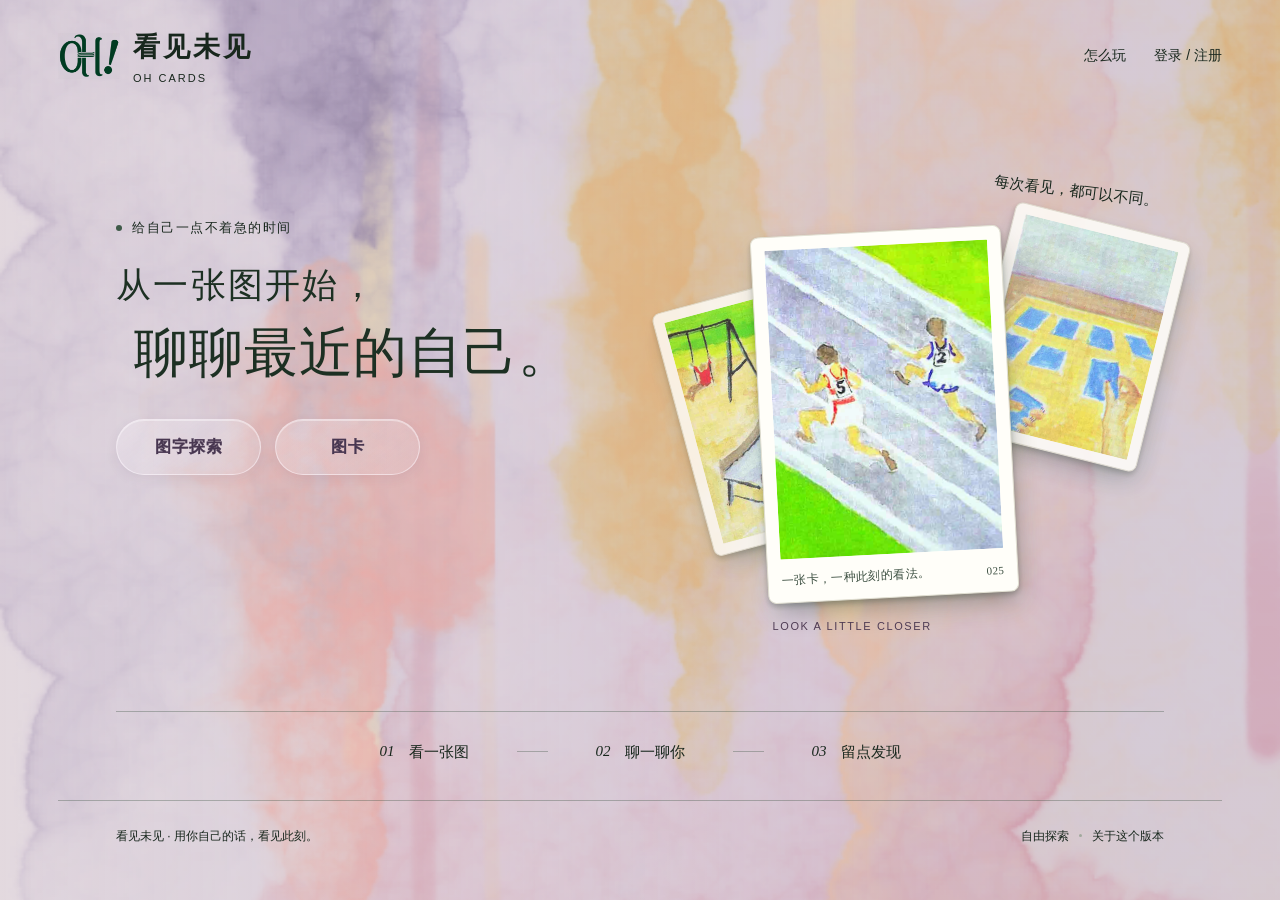
==== commit 5f152ffd: "Load the updated dialogue client for same-card retry" ====
--- a/index.html
+++ b/index.html
@@ -63,5 +63,5 @@
 <script type="module" src="account.bundle.js?v=20261105-autosave"></script>
 <script type="module" src="dusk/home.js?v=20261106"></script>
 <script id="oh-runtime">window.OH_RUNTIME={liveAI:true,apiBase:"https://arpyrhxpsgpuzxoxsodd.supabase.co/functions/v1/oh-backup"};</script>
-<script type="module" src="app.js?v=20261106-dusk"></script>
+<script type="module" src="app.js?v=20261106-reality-priority"></script>
 </body></html>
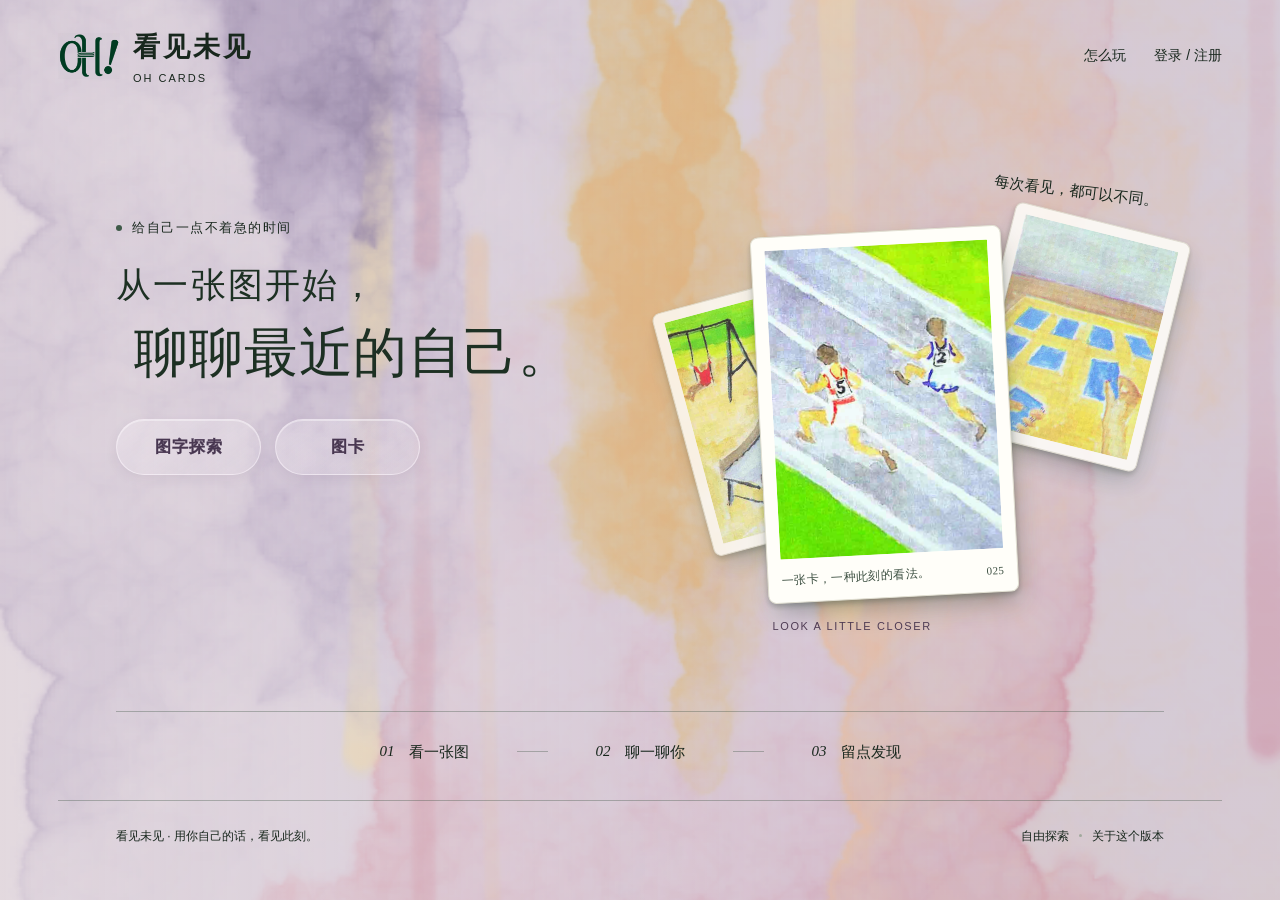
==== commit 5049e14c: "Remove disable-word control from image-word combination" ====
--- a/index.html
+++ b/index.html
@@ -63,5 +63,5 @@
 <script type="module" src="account.bundle.js?v=20261105-autosave"></script>
 <script type="module" src="dusk/home.js?v=20261106"></script>
 <script id="oh-runtime">window.OH_RUNTIME={liveAI:true,apiBase:"https://arpyrhxpsgpuzxoxsodd.supabase.co/functions/v1/oh-backup"};</script>
-<script type="module" src="app.js?v=20261106-reality-priority"></script>
+<script type="module" src="app.js?v=20261110-remove-word-button"></script>
 </body></html>
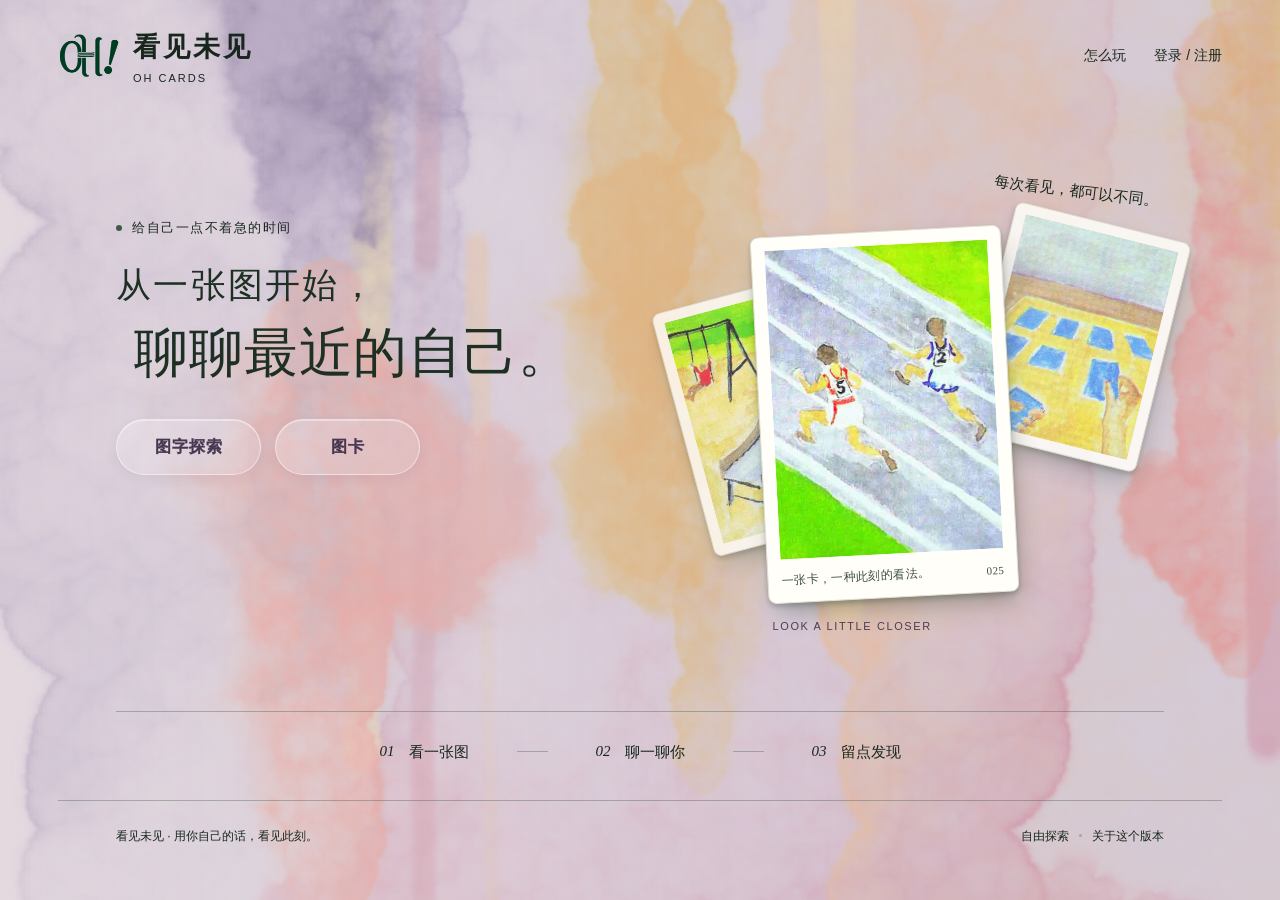
==== commit 186dbdc1: "Include feelings as well as associations in word-pair opening" ====
--- a/index.html
+++ b/index.html
@@ -63,5 +63,5 @@
 <script type="module" src="account.bundle.js?v=20261105-autosave"></script>
 <script type="module" src="dusk/home.js?v=20261106"></script>
 <script id="oh-runtime">window.OH_RUNTIME={liveAI:true,apiBase:"https://arpyrhxpsgpuzxoxsodd.supabase.co/functions/v1/oh-backup"};</script>
-<script type="module" src="app.js?v=20261110-remove-word-button"></script>
+<script type="module" src="app.js?v=20261110-pair-feelings"></script>
 </body></html>
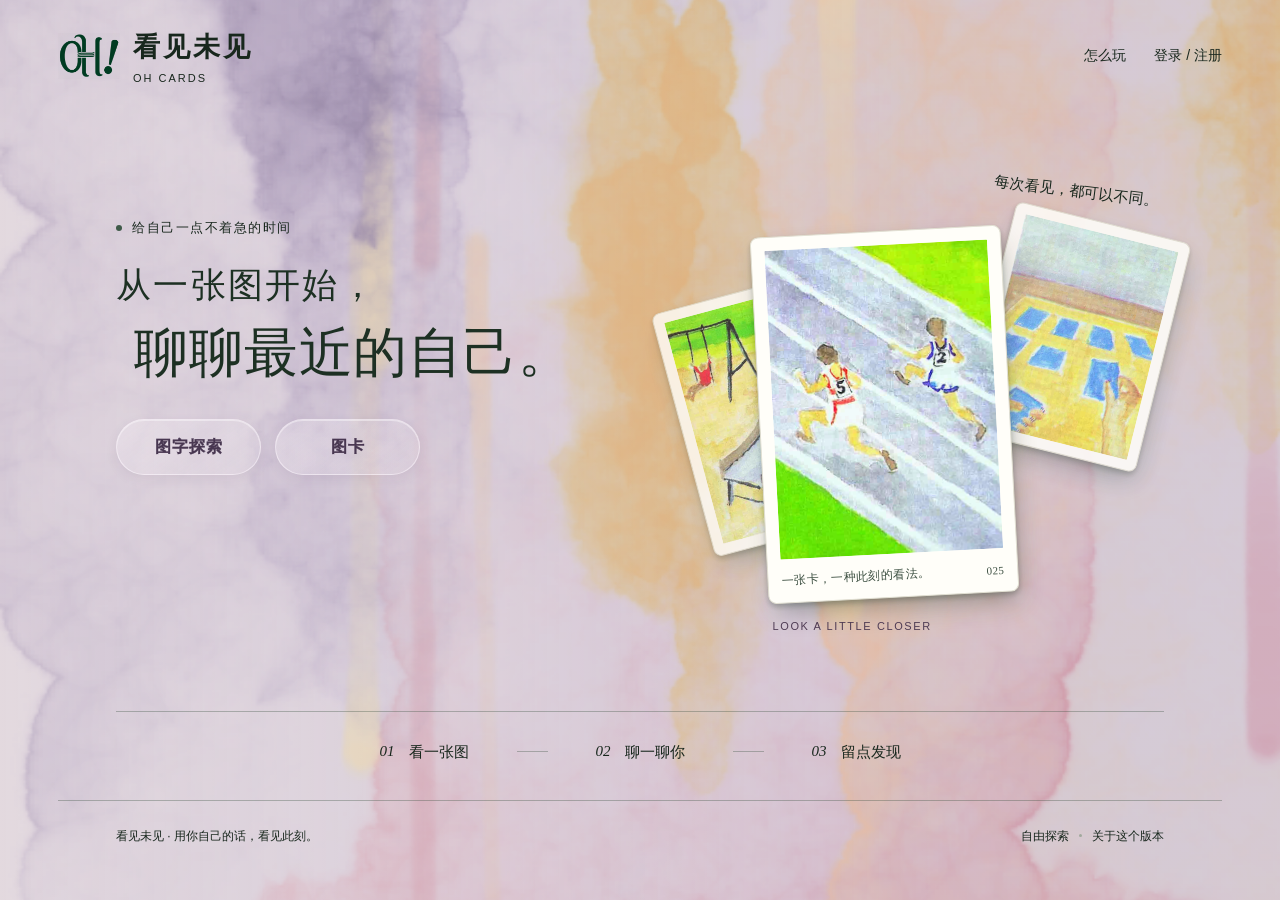
==== commit aea94504: "Load session recovery client" ====
--- a/index.html
+++ b/index.html
@@ -63,5 +63,5 @@
 <script type="module" src="account.bundle.js?v=20261105-autosave"></script>
 <script type="module" src="dusk/home.js?v=20261106"></script>
 <script id="oh-runtime">window.OH_RUNTIME={liveAI:true,apiBase:"https://arpyrhxpsgpuzxoxsodd.supabase.co/functions/v1/oh-backup"};</script>
-<script type="module" src="app.js?v=20261110-pair-feelings"></script>
+<script type="module" src="app.js?v=20261110-round-recovery"></script>
 </body></html>
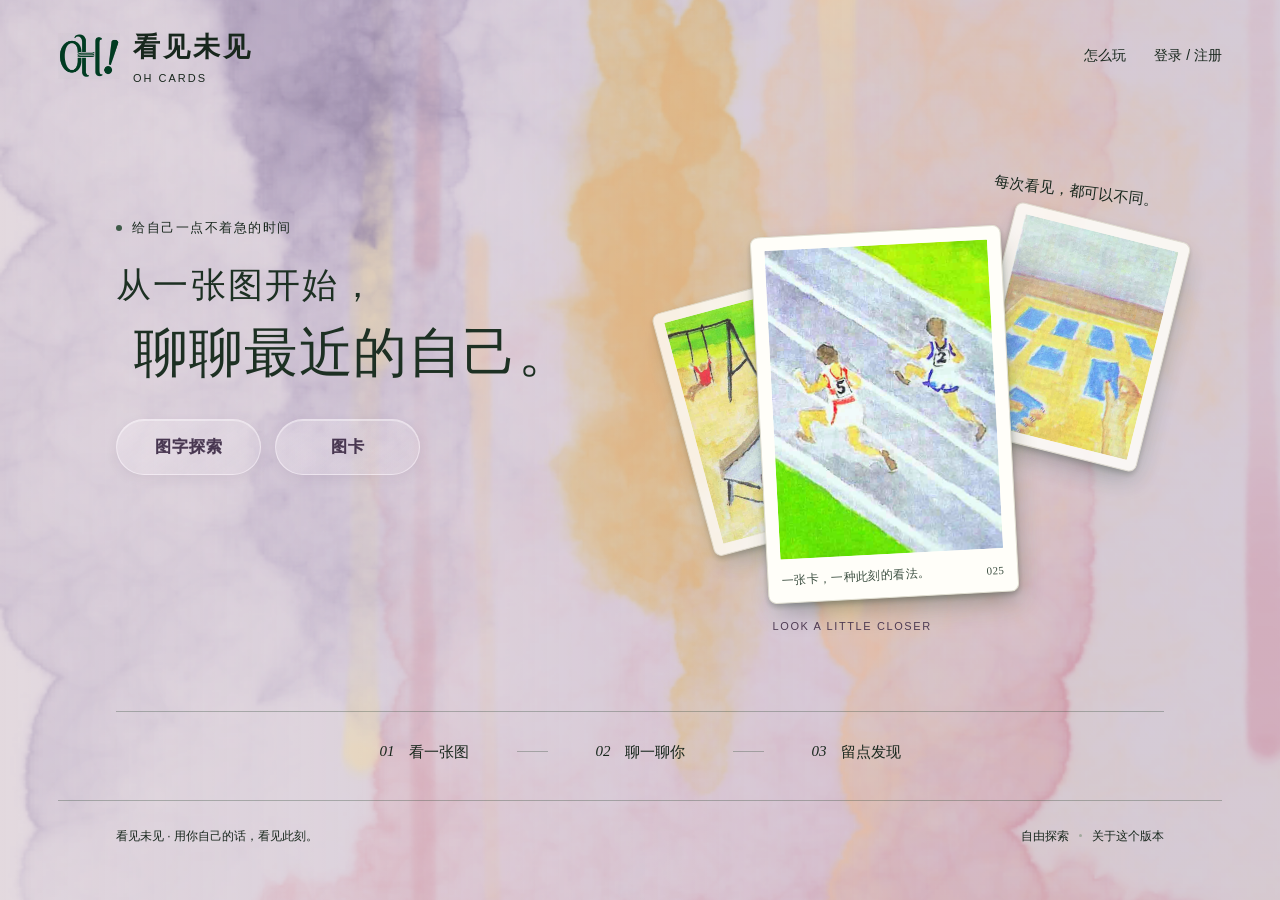
==== commit 93fd5b23: "Sync topic-return dialogue and report from main site" ====
--- a/index.html
+++ b/index.html
@@ -3,13 +3,14 @@
 <head>
   <meta charset="utf-8">
   <meta name="viewport" content="width=device-width, initial-scale=1, viewport-fit=cover, interactive-widget=resizes-content">
-  <meta name="description" content="看见未见 OH 卡：从一张图开始，用自己的话探索。">
+  <meta name="description" content="看见未见 OH 卡：从一张图开始，用自己的话探索。交互展示版。">
   <title>看见未见 · OH卡</title>
   <link rel="icon" type="image/svg+xml" href="assets/logo-oh-pages-15deg-v2.svg">
-  <link rel="stylesheet" href="styles.css?v=20261106-dusk">
-  <link rel="stylesheet" href="mobile.css?v=20261105-autosave">
+  <link rel="stylesheet" href="styles.css?v=20261112-foundation">
+  <link rel="stylesheet" href="mobile.css?v=20261112-foundation">
+  <link rel="stylesheet" href="report.css?v=20261110">
 <link rel="stylesheet" href="dusk/home.css?v=20261106-mobile-composition">
-</head>
+<script>window.OH_RUNTIME={liveAI:true};</script></head>
 <body data-dusk="on">
 <div class="dusk-backdrop" aria-hidden="true"></div>
 <!-- Independent image/word decks. Sent dialogue auto-archives privately; drafts and hidden decks are not uploaded. -->
@@ -49,9 +50,10 @@
    <div id="example-controls" class="example-controls" hidden><span>正在查看虚构对话示例</span><button class="small-primary" data-action="next-example">继续看示例 <svg><use href="#i-arrow"/></svg></button></div>
    <section id="word-step" class="word-step" aria-labelledby="word-title" hidden><header class="deck-heading"><div><p class="eyebrow">ANOTHER VIEW</p><h2 id="word-title">给这张图，抽一个词。</h2><p id="word-hint" class="deck-hint">88 张字卡，慢慢挑。</p></div></header><div class="deck-window" tabindex="0" role="region" aria-label="字卡牌叠，可左右滑动"><div id="word-grid" class="deck-grid" aria-label="叠放的全部 88 张字卡牌背"></div></div><footer class="deck-footer"><button class="text-button" data-action="skip-word">继续只看图卡</button><button id="word-confirm" class="primary deck-confirm" data-action="pick-word" type="button" hidden>选这张</button><strong id="word-count"></strong></footer></section>
    <form id="message-form" class="composer"><label for="message-input" class="sr-only">你的联想</label><textarea id="message-input" placeholder="写下你注意到的，或此刻的感受……" rows="2" maxlength="3000"></textarea><div class="composer-bottom"><span>随便说说，也可以慢慢想。</span><button type="submit" aria-label="发送你的联想">发送<svg><use href="#i-arrow"/></svg></button></div></form><div class="autosave-indicator"><span id="autosave-status" role="status"></span><button id="retry-autosave" class="plain-link" data-action="retry-save" hidden>重试保存</button><button id="export-autosave" class="plain-link" data-action="export-review" hidden>导出本轮</button></div>
- </section><aside class="draw-rail" aria-label="继续抽卡" hidden><div class="rail-inner"><div class="tiny-stack" aria-hidden="true"><i></i><i></i><i></i></div><p class="rail-kicker">让联想继续</p><button id="draw-next" class="draw-next" data-action="draw"><svg><use href="#i-plus"/></svg><strong>再抽一张</strong><span id="draw-target">第 2 / 3 张</span></button><p id="draw-note">不用等聊完，<br>想抽就可以抽。</p><span class="rail-line"></span><button class="text-button rail-review" data-action="review"><span class="rail-review-label">先回顾这一轮 ↗</span><span class="mobile-only">回顾 ↗</span></button></div></aside></div>
+ </section></div>
 </main>
 <main id="review-view" class="view review-view" hidden></main>
+<main id="report-view" class="view report-view" hidden></main>
 <footer class="site-footer"><span>看见未见 · 用你自己的话，看见此刻。</span><span>自由探索 <i></i> <button data-action="about">关于这个版本</button></span></footer>
 <dialog id="memory-dialog" class="drawer"><div class="drawer-head"><div><p class="eyebrow">YOUR NOTES</p><h2>记得你说过的话</h2></div><button class="icon-button" data-action="close-dialog" aria-label="关闭记忆"><svg><use href="#i-close"/></svg></button></div><div class="memory-tabs" role="tablist"><button role="tab" aria-selected="true" data-action="memory-tab" data-tab="round">本轮记录</button><button role="tab" aria-selected="false" data-action="memory-tab" data-tab="long">下次可参考</button><button role="tab" aria-selected="false" data-action="memory-tab" data-tab="saved">已保存的回顾</button></div><div id="memory-body" class="drawer-body"></div><p class="drawer-footer">记忆与回顾保存在这个浏览器，不跨设备同步。AI 对话会将本轮内容交给 DeepSeek 处理。</p></dialog>
 <dialog id="account-dialog" class="info-dialog account-dialog" aria-labelledby="account-title"><button class="icon-button dialog-close" data-action="close-dialog" aria-label="关闭账号"><svg><use href="#i-close"/></svg></button><div id="account-content"></div></dialog>
@@ -63,5 +65,5 @@
 <script type="module" src="account.bundle.js?v=20261105-autosave"></script>
 <script type="module" src="dusk/home.js?v=20261106"></script>
 <script id="oh-runtime">window.OH_RUNTIME={liveAI:true,apiBase:"https://arpyrhxpsgpuzxoxsodd.supabase.co/functions/v1/oh-backup"};</script>
-<script type="module" src="app.js?v=20261110-round-recovery"></script>
+<script type="module" src="app.js?v=20261114-topic-return"></script>
 </body></html>
--- a/styles.css
+++ b/styles.css
@@ -6,15 +6,15 @@
 .card-composition{height:460px;position:relative;margin-left:7px}.fan-card{background:var(--white);border:1px solid #e1dfd2;padding:10px;position:absolute;border-radius:8px;box-shadow:0 15px 30px -17px #2738274d}.fan-card img{width:100%;height:auto;display:block;border-radius:1px}.fan-back-one{width:185px;left:0;top:113px;transform:rotate(-15deg);opacity:.8}.fan-back-two{width:180px;right:-2px;top:45px;transform:rotate(14deg);opacity:.85}.fan-front{width:251px;left:79px;top:57px;transform:rotate(-3deg);padding:13px 13px 0}.fan-front figcaption{display:flex;align-items:center;justify-content:space-between;font-size:10px;color:#72796e;padding:11px 0;letter-spacing:.4px}.fan-front figcaption span:last-child{font:11px Georgia,serif}.orbit-label{position:absolute;right:5px;top:5px;font-family:var(--serif);font-size:14px;transform:rotate(7deg);color:var(--muted)}.composition-note{position:absolute;left:93px;bottom:4px;display:flex;align-items:center;gap:15px;font-size:9px;letter-spacing:2px;color:var(--muted)}.composition-note i{display:block;width:44px;height:1px;background:var(--muted)}.home-bottom{grid-column:1/-1;margin-top:61px;border-top:1px solid var(--line);padding:27px 0 35px;display:flex;align-items:center;justify-content:center;gap:48px;color:var(--muted);font-size:14px}.home-bottom p{display:flex;gap:14px;align-items:center}.home-bottom p span{font:italic 15px Georgia,serif;color:#899183}.home-bottom>i{width:31px;height:1px;background:var(--line)}
 .site-footer{max-width:1164px;margin:0 auto;padding:25px 58px 26px;display:flex;justify-content:space-between;gap:20px;font-size:11px;color:#69756c;border-top:1px solid var(--line)}.site-footer>span:last-child{display:flex;align-items:center;gap:10px}.site-footer i{width:3px;height:3px;background:#a1a99d;border-radius:50%}.site-footer button{padding:0;font-size:11px}.site-footer button:hover{text-decoration:underline}
 .session-view{max-width:1000px;margin:0 auto 30px;padding:0 32px}.session-heading{display:flex;align-items:center;justify-content:space-between;gap:20px;margin:14px 0 25px}.session-heading h1{font:500 25px/1.5 var(--serif);margin-top:3px}.session-kicker{font-size:11px;color:var(--muted);letter-spacing:2px}.quiet-back{display:flex;align-items:center;gap:5px;font-size:12px;align-self:flex-start;padding-top:17px;color:var(--muted)}.quiet-back svg{width:16px}.session-heading>div{flex:1}.end-button{font-size:13px;border-bottom:1px solid var(--line)}.session-layout{display:grid;grid-template-columns:minmax(0,700px) 150px;justify-content:center;gap:30px}.explore-main{min-width:0}.card-stage{display:flex;flex-direction:column;align-items:center;padding:15px 22px 19px;background:#eceee5;border:1px solid #e0e3d6;border-radius:12px;position:relative}.card-topline{width:100%;display:flex;justify-content:space-between;font-size:11px;color:var(--muted);letter-spacing:.8px}.current-card{padding:10px;background:#fffef8;border:1px solid #deded3;box-shadow:0 7px 14px -9px #253c3659;border-radius:6px;margin-top:12px;position:relative;line-height:0}.current-card>img{width:230px;max-width:100%;height:auto;max-height:330px;object-fit:contain;display:block}.zoom-hint{position:absolute;right:10px;bottom:10px;padding:6px 9px;background:#fffdf2ed;border-radius:4px;display:flex;gap:5px;font-size:10px;line-height:1.2;color:#3e5144;opacity:0;transition:opacity .15s}.zoom-hint svg{width:12px;height:12px}.current-card:hover .zoom-hint,.current-card:focus-visible .zoom-hint{opacity:1}.card-strip{display:flex;gap:10px;margin-top:15px;align-items:center;justify-content:center;min-height:29px}.card-thumb{padding:2px 9px 2px 3px;display:flex;align-items:center;gap:7px;border:1px solid #cbd2c3;border-radius:4px;font-size:11px;color:#53634f;background:#f7f8ef}.card-thumb.active{background:var(--white);border-color:var(--green)}.card-thumb img{width:20px;height:28px;object-fit:contain}
-.messages{margin-top:24px;display:flex;flex-direction:column;gap:19px;max-height:425px;overflow-y:auto;overscroll-behavior:contain;padding:3px 6px 10px 2px;scrollbar-width:thin;scrollbar-color:#cdd2c6 transparent}.message{max-width:94%;font-size:15px;line-height:1.8;overflow-wrap:anywhere}.message p{white-space:pre-wrap}.message .message-meta{font-size:10px;color:var(--muted);margin-bottom:5px;display:flex;gap:10px;align-items:center}.message.user{align-self:flex-end;max-width:88%}.message.user .message-meta{justify-content:flex-end}.message.user>p{background:#e7ecdf;border:1px solid #dce3d4;border-radius:10px 10px 2px 10px;padding:10px 15px}.message.assistant{padding:0 3px}.message.assistant>p{padding:0}.message.notice{background:#f1eee3;padding:11px 14px;border-radius:6px;font-size:12px;color:var(--muted);max-width:100%}.rationale{font-size:12px;line-height:1.7;margin-top:10px;color:var(--muted);border-top:1px solid var(--line);padding-top:7px}.rationale summary{cursor:pointer;width:fit-content;font-size:11px}.rationale ul{padding-left:17px;margin:10px 0 2px}.rationale li{margin-bottom:7px}.rationale blockquote{margin:7px 0;padding-left:10px;border-left:2px solid #c2cbb6;white-space:pre-wrap}.rationale a{font-size:11px}.example-controls{margin:15px 0 12px;background:#f0eee2;border-radius:6px;padding:10px 12px;display:flex;align-items:center;justify-content:space-between;gap:10px;font-size:11px;color:var(--muted)}.small-primary{background:var(--green);color:var(--white);padding:7px 11px;border-radius:5px;display:inline-flex;align-items:center;gap:7px;font-size:12px;white-space:nowrap}.small-primary svg{width:14px;height:14px}.composer{background:var(--white);border:1px solid #cbd2c5;border-radius:10px;margin-top:15px;overflow:hidden;box-shadow:0 4px 10px -7px #233b2a24}.composer:focus-within{border-color:#839477;box-shadow:0 0 0 2px #bcc6b130}.composer textarea{border:0;resize:vertical;outline:0;background:transparent;display:block;width:100%;min-height:76px;max-height:200px;padding:15px 16px 5px;font-size:15px;line-height:1.6;color:var(--ink)}.composer textarea::placeholder{color:#8a9386}.composer-bottom{display:flex;justify-content:space-between;align-items:center;padding:7px 10px 10px 16px;gap:10px}.composer-bottom>span{font-size:10px;color:var(--muted)}.composer-bottom button{display:flex;align-items:center;gap:10px;background:var(--green);color:var(--white);border-radius:5px;padding:7px 12px;font-size:12px}.composer-bottom svg{width:15px;height:15px}.composer textarea:disabled{opacity:.6}.draw-rail{position:relative;padding-top:50px}.rail-inner{position:sticky;top:35px;text-align:center}.rail-kicker{font-size:11px;color:var(--muted);letter-spacing:1px;margin:15px 0 11px}.tiny-stack{height:43px;width:42px;margin:auto;position:relative}.tiny-stack i{position:absolute;top:0;left:7px;border:1px solid #9eaa92;border-radius:3px;background:var(--paper);width:29px;height:39px;transform:rotate(-13deg)}.tiny-stack i:nth-child(2){transform:rotate(1deg);left:11px;top:-3px;background:#e9e2cc}.tiny-stack i:nth-child(3){transform:rotate(13deg);left:15px;top:-4px;background:#e9eee1}.draw-next{width:100%;padding:17px 9px;display:flex;flex-direction:column;align-items:center;gap:3px;border:1px dashed #99a78d;border-radius:10px;background:#eef1e6}.draw-next>svg{margin-bottom:4px;width:22px;height:22px}.draw-next strong{font-weight:500;font-size:15px}.draw-next>span{font-size:11px;color:var(--muted)}.draw-next:hover:not(:disabled){background:#e0e7d6;border-style:solid}.draw-next:disabled{border-style:solid;border-color:var(--line);background:#edeee7;color:var(--muted)}.draw-rail p#draw-note{font-size:11px;color:var(--muted);line-height:1.8;margin-top:12px}.rail-line{display:block;height:1px;width:38px;background:var(--line);margin:20px auto 9px}.rail-review{font-size:11px}
+.messages{margin-top:24px;display:flex;flex-direction:column;gap:19px;max-height:425px;overflow-y:auto;overscroll-behavior:contain;padding:3px 6px 10px 2px;scrollbar-width:thin;scrollbar-color:#cdd2c6 transparent}.message{max-width:94%;font-size:15px;line-height:1.8;overflow-wrap:anywhere}.message p{white-space:pre-wrap}.message .message-meta{font-size:10px;color:var(--muted);margin-bottom:5px;display:flex;gap:10px;align-items:center}.message.user{align-self:flex-end;max-width:88%}.message.user .message-meta{justify-content:flex-end}.message.user>p{background:#e7ecdf;border:1px solid #dce3d4;border-radius:10px 10px 2px 10px;padding:10px 15px}.message.assistant{padding:0 3px}.message.assistant>p{padding:0}.message.notice{background:#f1eee3;padding:11px 14px;border-radius:6px;font-size:12px;color:var(--muted);max-width:100%}.rationale{font-size:12px;line-height:1.7;margin-top:10px;color:var(--muted);border-top:1px solid var(--line);padding-top:7px}.rationale summary{cursor:pointer;width:fit-content;font-size:11px}.rationale ul{padding-left:17px;margin:10px 0 2px}.rationale li{margin-bottom:7px}.rationale blockquote{margin:7px 0;padding-left:10px;border-left:2px solid #c2cbb6;white-space:pre-wrap}.rationale a{font-size:11px}.example-controls{margin:15px 0 12px;background:#f0eee2;border-radius:6px;padding:10px 12px;display:flex;align-items:center;justify-content:space-between;gap:10px;font-size:11px;color:var(--muted)}.small-primary{background:var(--green);color:var(--white);padding:7px 11px;border-radius:5px;display:inline-flex;align-items:center;gap:7px;font-size:12px;white-space:nowrap}.small-primary svg{width:14px;height:14px}.composer{background:var(--white);border:1px solid #cbd2c5;border-radius:10px;margin-top:15px;overflow:hidden;box-shadow:0 4px 10px -7px #233b2a24}.composer:focus-within{border-color:#839477;box-shadow:0 0 0 2px #bcc6b130}.composer textarea{border:0;resize:vertical;outline:0;background:transparent;display:block;width:100%;min-height:76px;max-height:200px;padding:15px 16px 5px;font-size:15px;line-height:1.6;color:var(--ink)}.composer textarea::placeholder{color:#8a9386}.composer-bottom{display:flex;justify-content:space-between;align-items:center;padding:7px 10px 10px 16px;gap:10px}.composer-bottom>span{font-size:10px;color:var(--muted)}.composer-bottom button{display:flex;align-items:center;gap:10px;background:var(--green);color:var(--white);border-radius:5px;padding:7px 12px;font-size:12px}.composer-bottom svg{width:15px;height:15px}.composer textarea:disabled{opacity:.6}
 .review-view{max-width:810px;padding:25px 32px 55px;margin:auto}.review-heading{text-align:center;margin:20px 0 35px}.review-heading .eyebrow{justify-content:center}.review-heading h1{font:500 35px/1.5 var(--serif);margin:17px 0 13px}.review-heading>p:last-child{color:var(--muted);font-size:14px}.review-cards{display:flex;justify-content:center;gap:16px;margin-bottom:32px}.review-cards img{height:130px;width:auto;background:var(--white);padding:6px;box-shadow:0 4px 9px -6px #27332763;transform:rotate(-3deg);border-radius:3px}.review-cards img:nth-child(2){transform:rotate(3deg)}.review-section{padding:25px 0;border-top:1px solid var(--line)}.review-section h2{font:500 21px var(--serif);margin:0 0 15px}.review-section>p{font-size:13px;color:var(--muted)}.quote-record{padding:16px 0;border-bottom:1px solid #e7e7de}.quote-record:last-child{border-bottom:0}.quote-record small{font-size:10px;display:block;color:var(--muted);margin-bottom:4px}.quote-record p{font-size:14px;white-space:pre-wrap;overflow-wrap:anywhere}.remember-row{display:flex;align-items:flex-start;gap:10px;padding:14px;border:1px solid var(--line);border-radius:7px;margin:12px 0;font-size:14px;background:var(--white)}.remember-row input{accent-color:var(--green);margin-top:5px}.remember-row small{font-size:11px;color:var(--muted);display:block;margin-top:5px}.review-actions{display:flex;gap:12px;flex-wrap:wrap;margin-top:24px}.secondary{border:1px solid #cbd2c2;border-radius:7px;padding:12px 17px;background:var(--white);font-size:14px}.secondary:hover{background:var(--soft)}.plain-link{margin-top:18px;font-size:13px;text-decoration:underline;text-underline-offset:5px;padding:6px 0}
 dialog{border:1px solid var(--line);background:var(--white);color:var(--ink);border-radius:15px;padding:32px;box-shadow:0 24px 65px #1e2e332b}dialog::backdrop{background:#1b31263f;backdrop-filter:blur(3px)}.drawer{margin:0 0 0 auto;width:min(510px,96vw);height:100dvh;max-height:100dvh;border-radius:15px 0 0 15px;padding:0;display:flex;flex-direction:column}.drawer:not([open]){display:none}.drawer-head{display:flex;justify-content:space-between;gap:20px;align-items:center;padding:30px 28px 24px}.drawer h2{font:500 25px var(--serif);margin-top:10px}.icon-button{display:flex;align-items:center;justify-content:center;width:34px;height:34px;border:1px solid var(--line);border-radius:50%;background:var(--white)}.icon-button:hover{background:var(--soft)}.icon-button svg{width:16px;height:16px}.memory-tabs{display:flex;gap:18px;margin:0 28px;border-bottom:1px solid var(--line)}.memory-tabs button{padding:10px 0;font-size:12px;white-space:nowrap;border-bottom:2px solid transparent}.memory-tabs button[aria-selected=true]{border-color:var(--green);font-weight:600}.drawer-body{padding:25px 28px;overflow:auto;flex:1}.drawer-footer{font-size:11px;color:var(--muted);padding:16px 28px;border-top:1px solid var(--line);background:#f6f6ef}.memory-entry{border-bottom:1px solid var(--line);padding:17px 0;font-size:14px}.memory-entry:first-child{padding-top:0}.memory-entry p{white-space:pre-wrap;overflow-wrap:anywhere}.memory-entry small{font-size:10px;color:var(--muted);display:block;margin:9px 0}.memory-entry .entry-actions{display:flex;gap:18px;margin-top:12px}.entry-actions button{padding:0;text-decoration:underline;text-underline-offset:4px;font-size:11px;color:var(--muted)}.memory-entry details{font-size:11px;color:var(--muted);margin:9px 0}.memory-entry summary{cursor:pointer}.memory-entry blockquote{margin:8px 0;padding:10px;background:var(--paper);white-space:pre-wrap}.empty-state{padding:45px 0;color:var(--muted);font-size:14px}.empty-state h3{font:500 22px var(--serif);color:var(--ink);margin-bottom:10px}.drawer-intro{color:var(--muted);font-size:12px;margin-bottom:22px}.context-row{display:grid;grid-template-columns:65px 1fr;gap:13px;font-size:13px;padding:13px 0;border-bottom:1px solid var(--line)}.context-row dt{color:var(--muted)}.context-row dd{margin:0}.context-card-images{display:flex;gap:10px;margin-bottom:25px}.context-card-images img{height:80px;width:auto;border:4px solid white}.memory-edit{width:100%;resize:vertical;min-height:90px;padding:10px;background:var(--paper);border:1px solid #bac5b0;border-radius:4px;font-size:14px}.memory-entry .delete-confirm{font-size:12px;margin-top:12px;background:#f8ede2;padding:12px;border-radius:5px}.delete-confirm button{margin-right:15px;font-size:12px;text-decoration:underline}.info-dialog{width:min(580px,calc(100vw - 30px));max-height:88dvh;overflow:auto;padding:37px}.info-dialog h2{font:500 29px/1.5 var(--serif);margin:7px 35px 19px 0}.info-dialog p{font-size:14px;margin:13px 0}.info-dialog ol{padding-left:22px;font-size:14px}.info-dialog li{padding:6px 0}.dialog-close{position:absolute;right:15px;top:15px}.image-dialog{width:fit-content;max-width:calc(100vw - 25px);max-height:95dvh;padding:36px 20px 15px}.image-dialog>img{display:block;max-width:min(420px,calc(100vw - 65px));max-height:76dvh;width:auto;height:auto;object-fit:contain}.image-dialog p{font-size:11px;text-align:center;color:var(--muted);margin-top:9px}.toast{position:fixed;bottom:28px;left:50%;transform:translateX(-50%);max-width:calc(100vw - 32px);background:#2e473a;color:#fffef8;border:1px solid #536a59;box-shadow:0 7px 20px #253b332b;padding:11px 21px;border-radius:7px;font-size:13px;z-index:20;text-align:center;width:max-content}.source-lines{font:13px/1.9 var(--sans);white-space:pre-wrap;overflow-wrap:anywhere}.source-lines p:target{background:#e8edda}
-@media(min-width:1400px){.home-view{margin-top:65px}.home-bottom{margin-top:100px}}@media(max-width:1050px){.site-header{padding:24px 35px}.home-view{padding:20px 35px 0}.hero-actions{gap:15px}.primary{padding:14px 18px;gap:13px}.card-composition{transform:scale(.88);transform-origin:center left;margin-left:-10px;width:400px}.home-copy h1{font-size:39px}.home-bottom{gap:25px;margin-top:30px}.site-footer{padding:25px 35px}.session-layout{gap:20px;grid-template-columns:minmax(0,620px) 125px}.session-view{max-width:900px;padding:0 28px}.draw-next strong{font-size:14px}}
-@media(max-width:720px){.site-header{height:86px;padding:18px 23px}.brand{font-size:24px;gap:10px}.brand small{font-size:8px}.brand-mark{width:48px;height:40px}.site-header nav{gap:17px}.site-header .text-button{font-size:12px}.memory-button{font-size:12px;padding:7px 10px;gap:5px}.memory-button svg{width:14px}.home-view{display:flex;flex-direction:column;margin:0;padding:8px 25px 0}.home-copy{text-align:center;padding:20px 0 0}.home-copy .eyebrow{justify-content:center;font-size:11px}.home-copy h1{font-size:37px;margin:18px 0 15px}.intro{font-size:14px;line-height:1.8}.hero-actions{flex-direction:column;gap:7px;margin-top:25px}.hero-actions .primary{width:min(100%,310px);font-size:15px}.small-caption{margin-top:9px;font-size:10px}.card-composition{order:2;transform:scale(.72);transform-origin:top center;width:400px;height:325px;align-self:center;margin:32px 0 -20px}.orbit-label{top:0}.fan-front{top:40px}.fan-back-one{top:95px}.composition-note{bottom:-90px}.home-bottom{order:3;margin-top:0;padding:20px 0 25px;gap:13px;justify-content:space-between;width:100%;font-size:11px}.home-bottom p{gap:6px;white-space:nowrap}.home-bottom p span{font-size:12px}.home-bottom>i{width:12px}.site-footer{padding:20px 23px;gap:8px;font-size:10px;flex-wrap:wrap}.site-footer button{font-size:10px}.site-footer>span:last-child{margin-left:auto}.session-view{padding:0 20px;margin-bottom:30px}.session-heading{gap:11px;margin:5px 0 20px}.session-heading h1{font-size:19px}.session-kicker{font-size:10px}.quiet-back{padding-top:13px;font-size:11px;gap:2px}.quiet-back svg{width:14px}.end-button{font-size:11px;white-space:nowrap}.session-layout{display:block;padding-right:0}.card-stage{margin-right:0;padding:11px 14px 14px}.current-card>img{width:210px;max-height:292px}.current-card{padding:8px;margin-top:9px}.card-strip{margin-top:11px;gap:7px}.card-thumb{padding-right:5px;font-size:10px;gap:5px}.messages{margin-top:19px;max-height:350px;padding-right:3px;gap:16px}.message{font-size:14px}.message.user{max-width:91%}.composer{margin-right:74px}.composer textarea{font-size:14px;padding:12px 12px 3px;min-height:77px}.composer-bottom{padding:5px 8px 8px 12px}.composer-bottom>span{display:none}.composer-bottom button{margin-left:auto;font-size:11px;padding:5px 9px}.draw-rail{padding:0;position:sticky;bottom:18px;height:0;z-index:3;display:flex;justify-content:flex-end;transform:translateY(-132px);pointer-events:none}.rail-inner{position:static;width:63px;pointer-events:auto}.rail-kicker,.tiny-stack,.draw-rail p#draw-note,.rail-line,.rail-review{display:none}.draw-next{padding:10px 3px;background:#e3e9d8;border-style:solid;min-height:96px;border-radius:8px;box-shadow:0 3px 6px #30432c10}.draw-next strong{font-size:11px}.draw-next>svg{width:19px;height:19px}.draw-next>span{font-size:9px}.example-controls{font-size:10px;gap:4px;align-items:flex-start}.small-primary{font-size:11px;padding:6px 9px}.review-view{padding:15px 22px 35px}.review-heading h1{font-size:29px}.review-heading>p:last-child{font-size:12px}.review-cards img{height:105px}.review-section{padding:20px 0}.review-actions .primary{font-size:13px;padding:12px 17px}.review-actions .secondary{font-size:13px;padding:12px 15px}.drawer-head{padding:25px 22px 20px}.drawer h2{font-size:23px}.memory-tabs{margin:0 22px;gap:17px}.memory-tabs button{font-size:11px}.drawer-body{padding:22px}.info-dialog{padding:30px 24px}.info-dialog h2{font-size:25px}}
+@media(min-width:1400px){.home-view{margin-top:65px}.home-bottom{margin-top:100px}}@media(max-width:1050px){.site-header{padding:24px 35px}.home-view{padding:20px 35px 0}.hero-actions{gap:15px}.primary{padding:14px 18px;gap:13px}.card-composition{transform:scale(.88);transform-origin:center left;margin-left:-10px;width:400px}.home-copy h1{font-size:39px}.home-bottom{gap:25px;margin-top:30px}.site-footer{padding:25px 35px}.session-layout{gap:20px;grid-template-columns:minmax(0,620px) 125px}.session-view{max-width:900px;padding:0 28px}}
+@media(max-width:720px){.site-header{height:86px;padding:18px 23px}.brand{font-size:24px;gap:10px}.brand small{font-size:8px}.brand-mark{width:48px;height:40px}.site-header nav{gap:17px}.site-header .text-button{font-size:12px}.memory-button{font-size:12px;padding:7px 10px;gap:5px}.memory-button svg{width:14px}.home-view{display:flex;flex-direction:column;margin:0;padding:8px 25px 0}.home-copy{text-align:center;padding:20px 0 0}.home-copy .eyebrow{justify-content:center;font-size:11px}.home-copy h1{font-size:37px;margin:18px 0 15px}.intro{font-size:14px;line-height:1.8}.hero-actions{flex-direction:column;gap:7px;margin-top:25px}.hero-actions .primary{width:min(100%,310px);font-size:15px}.small-caption{margin-top:9px;font-size:10px}.card-composition{order:2;transform:scale(.72);transform-origin:top center;width:400px;height:325px;align-self:center;margin:32px 0 -20px}.orbit-label{top:0}.fan-front{top:40px}.fan-back-one{top:95px}.composition-note{bottom:-90px}.home-bottom{order:3;margin-top:0;padding:20px 0 25px;gap:13px;justify-content:space-between;width:100%;font-size:11px}.home-bottom p{gap:6px;white-space:nowrap}.home-bottom p span{font-size:12px}.home-bottom>i{width:12px}.site-footer{padding:20px 23px;gap:8px;font-size:10px;flex-wrap:wrap}.site-footer button{font-size:10px}.site-footer>span:last-child{margin-left:auto}.session-view{padding:0 20px;margin-bottom:30px}.session-heading{gap:11px;margin:5px 0 20px}.session-heading h1{font-size:19px}.session-kicker{font-size:10px}.quiet-back{padding-top:13px;font-size:11px;gap:2px}.quiet-back svg{width:14px}.end-button{font-size:11px;white-space:nowrap}.session-layout{display:block;padding-right:0}.card-stage{margin-right:0;padding:11px 14px 14px}.current-card>img{width:210px;max-height:292px}.current-card{padding:8px;margin-top:9px}.card-strip{margin-top:11px;gap:7px}.card-thumb{padding-right:5px;font-size:10px;gap:5px}.messages{margin-top:19px;max-height:350px;padding-right:3px;gap:16px}.message{font-size:14px}.message.user{max-width:91%}.composer textarea{font-size:14px;padding:12px 12px 3px;min-height:77px}.composer-bottom{padding:5px 8px 8px 12px}.composer-bottom>span{display:none}.composer-bottom button{margin-left:auto;font-size:11px;padding:5px 9px}.example-controls{font-size:10px;gap:4px;align-items:flex-start}.small-primary{font-size:11px;padding:6px 9px}.review-view{padding:15px 22px 35px}.review-heading h1{font-size:29px}.review-heading>p:last-child{font-size:12px}.review-cards img{height:105px}.review-section{padding:20px 0}.review-actions .primary{font-size:13px;padding:12px 17px}.review-actions .secondary{font-size:13px;padding:12px 15px}.drawer-head{padding:25px 22px 20px}.drawer h2{font-size:23px}.memory-tabs{margin:0 22px;gap:17px}.memory-tabs button{font-size:11px}.drawer-body{padding:22px}.info-dialog{padding:30px 24px}.info-dialog h2{font-size:25px}}
 /* Supporting copy remains readable: use hierarchy and spacing, not tiny labels. */
-.brand small{font-size:11px}.card-topline,.card-thumb,.message .message-meta,.rationale summary,.composer-bottom>span,.rail-kicker,.draw-next>span,.draw-rail p#draw-note,.rail-review,.session-kicker,.quote-record small,.remember-row small,.memory-entry small,.entry-actions button,.memory-entry details,.drawer-footer,.site-footer,.site-footer button{font-size:12px}.fan-front figcaption{font-size:11px}.zoom-hint{font-size:12px}.composition-note{font-size:10px}
+.brand small{font-size:11px}.card-topline,.card-thumb,.message .message-meta,.rationale summary,.composer-bottom>span,.session-kicker,.quote-record small,.remember-row small,.memory-entry small,.entry-actions button,.memory-entry details,.drawer-footer,.site-footer,.site-footer button{font-size:12px}.fan-front figcaption{font-size:11px}.zoom-hint{font-size:12px}.composition-note{font-size:10px}
 @media(min-width:721px) and (max-height:760px){.session-view .session-heading{margin-top:0;margin-bottom:15px}.current-card>img{max-height:230px;width:auto;max-width:230px}.card-stage{padding-top:10px;padding-bottom:13px}}
-@media(max-width:720px){.site-header .text-button,.memory-button,.small-caption,.session-kicker,.end-button,.quiet-back,.card-topline,.card-thumb,.composer-bottom button,.draw-next strong,.draw-next>span,.example-controls,.small-primary,.site-footer,.site-footer button,.memory-tabs button{font-size:12px}.home-bottom{font-size:12px}.home-bottom p{gap:4px}.home-bottom>i{width:7px}.card-thumb{padding-right:6px}.example-controls{flex-wrap:wrap}.memory-tabs{gap:14px}.drawer-intro{line-height:1.8}.draw-next{min-height:100px}.composer{margin-right:82px}.rail-inner{width:72px}.composition-note{display:none}}
+@media(max-width:720px){.site-header .text-button,.memory-button,.small-caption,.session-kicker,.end-button,.quiet-back,.card-topline,.card-thumb,.composer-bottom button,.example-controls,.small-primary,.site-footer,.site-footer button,.memory-tabs button{font-size:12px}.home-bottom{font-size:12px}.home-bottom p{gap:4px}.home-bottom>i{width:7px}.card-thumb{padding-right:6px}.example-controls{flex-wrap:wrap}.memory-tabs{gap:14px}.drawer-intro{line-height:1.8}.composition-note{display:none}}
 .deck-dialog{width:min(1110px,calc(100vw - 24px));max-width:none;max-height:94dvh;padding:20px 24px 0;border-radius:14px;background:#f4f3e9;overflow:auto;scrollbar-width:thin;scrollbar-color:#acb89e transparent}
 .deck-heading{display:flex;justify-content:space-between;align-items:center;gap:20px;margin-bottom:4px}.deck-heading .eyebrow{font-size:10px;letter-spacing:2px;color:#65735f;margin-bottom:4px}.deck-heading h2{font:500 26px/1.5 var(--serif)}.deck-heading .icon-button{flex-shrink:0;background:#faf9f1}.deck-hint{font-size:12px;color:var(--muted);margin-top:6px}
 .deck-grid{display:grid;grid-template-columns:repeat(44,minmax(0,1fr));grid-auto-rows:150px;column-gap:0;row-gap:42px;padding:40px 105px 12px 6px;isolation:isolate;width:100%;max-width:980px;margin-inline:auto}
@@ -30,8 +30,7 @@
 
 .reply-wait{font-size:14px;color:var(--muted);padding:8px 3px}.reply-error{font-size:14px;color:var(--muted);padding:10px 3px}.reply-error .plain-link{margin-top:5px;font-size:14px}
 
-/* Approved OH back; crop only the transparent outer margin, retaining the artwork. */
-.tiny-stack i,.tiny-stack i:nth-child(2),.tiny-stack i:nth-child(3){background:#f5f0e5 url("assets/card-back-approved-v1.png") center/106% 104.5% no-repeat;border-color:#b7ab8e}
+/* Approved OH back; crop only the transparent outer margin{background:#f5f0e5 url("assets/card-back-approved-v1.png") center/106% 104.5% no-repeat;border-color:#b7ab8e}
 
 .fan-front figcaption>span:last-child{margin-left:auto}
 
@@ -168,25 +167,22 @@
 @media(max-width:650px){.site-header nav{gap:13px}.site-header nav [data-action=how]{display:none}#account-button{font-size:12px}.account-dialog{padding:40px 22px 24px}.account-dialog h2{font-size:27px}.account-dialog .review-actions{flex-direction:column;align-items:stretch}.account-dialog .primary,.account-dialog .secondary{justify-content:center}}
 .account-dialog .account-status{margin:4px 0 14px;font-size:14px}.account-dialog .account-email{font-size:16px}.account-dialog .account-tabs{margin-bottom:20px}
 
-.mobile-only{display:none}
-
 .deck-window:focus-visible{outline:2px solid #b38348;outline-offset:2px}
 
 /* The active card is independent of the transcript, so long conversations cannot displace it. */
 .session-view { max-width: 1280px; }
-.session-layout { grid-template-columns: minmax(190px, .48fr) minmax(0, 1fr) 120px; gap: 24px; align-items: start; }
+.session-layout { grid-template-columns: minmax(190px, .42fr) minmax(0, 1fr); gap: 24px; align-items: start; }
 .session-layout > .card-stage { position: sticky; top: 20px; align-self: start; min-width: 0; }
 .card-stage .current-card > img { width: auto; height: min(43dvh, 330px); max-width: 100%; max-height: none; }
 .card-stage .card-strip { flex-wrap: wrap; }
 .pinned-word { margin-top: 14px; font: 500 20px/1.5 var(--serif); text-align: center; overflow-wrap: anywhere; }
 @media (min-width: 721px) and (max-width: 960px) {
   .session-view { padding-inline: 20px; }
-  .session-layout { grid-template-columns: minmax(160px, .48fr) minmax(0, 1fr) 90px; gap: 14px; }
+  .session-layout { grid-template-columns: minmax(160px, .42fr) minmax(0, 1fr); gap: 14px; }
   .session-layout > .card-stage { padding-inline: 12px; }
   .card-stage .current-card { padding: 7px; }
   .card-stage .current-card > img { height: min(39dvh, 260px); }
   .card-stage .card-topline { flex-wrap: wrap; gap: 3px; }
-  .draw-next strong { font-size: 13px; }
 }
 
 /* Choose the round once; the transcript and stored records retain that mode. */
@@ -198,9 +194,5 @@
 .mode-picker > button:disabled { cursor: default; }
 .mode-note { font-size: 12px; line-height: 1.7; margin-top: 10px; }
 .mode-note:empty { display: none; }
-.session-layout[data-play-mode=image_word] { grid-template-columns: minmax(190px, .42fr) minmax(0, 1fr); }
-@media (min-width: 721px) and (max-width: 960px) {
-  .session-layout[data-play-mode=image_word] { grid-template-columns: minmax(160px, .42fr) minmax(0, 1fr); }
-}
 
 .autosave-indicator{font-size:12px;color:var(--muted);margin:10px 4px 0;display:flex;gap:12px;align-items:center;flex-wrap:wrap}.autosave-indicator button{font-size:12px}
--- a/mobile.css
+++ b/mobile.css
@@ -1,6 +1,5 @@
 /* Phone layout. Desktop styles and game state remain unchanged. */
 @media (max-width: 720px) {
-  :root { scroll-padding-bottom: 105px; }
   body { -webkit-text-size-adjust: 100%; }
   .site-header {
     height: 88px; width: 100%; max-width: 580px;
@@ -50,7 +49,7 @@
   .site-footer button { min-height: 44px; font-size: 12px; }
 
   /* One vertical reading surface. The composer gets the full phone width. */
-  .session-view { width: 100%; max-width: 620px; margin: 0 auto; padding: 5px 16px calc(115px + env(safe-area-inset-bottom)); }
+  .session-view { width: 100%; max-width: 620px; margin: 0 auto; padding: 5px 16px calc(30px + env(safe-area-inset-bottom)); }
   .session-heading { display: grid; grid-template-columns: 1fr auto; gap: 8px 12px; margin: 0 0 20px; }
   .session-heading .quiet-back { grid-column: 1; grid-row: 1; justify-self: start; padding: 0; min-height: 44px; font-size: 14px; gap: 5px; align-items: center; }
   .session-heading .end-button { grid-column: 2; grid-row: 1; min-height: 44px; font-size: 13px; }
@@ -82,7 +81,7 @@
   .conversation-pair .word-status .text-button { min-height: 44px; font-size: 13px; }
   .example-controls { margin-block: 24px 16px; padding: 12px; font-size: 13px; align-items: center; gap: 9px; }
   .small-primary { min-height: 44px; padding: 9px 13px; font-size: 14px; }
-  .composer { width: 100%; margin: 24px 0 0; border-radius: 12px; scroll-margin-block: 20px 110px; }
+  .composer { width: 100%; margin: 24px 0 0; border-radius: 12px; scroll-margin-block: 20px; }
   .composer textarea { min-height: 106px; font-size: 16px; padding: 15px 15px 6px; resize: none; }
   .composer-bottom { padding: 8px 11px 12px 15px; gap: 9px; }
   .composer-bottom > span { display: inline; font-size: 12px; }
@@ -90,18 +89,6 @@
   .reply-error, .reply-wait { font-size: 15px; }
   .next-image-step .primary { min-height: 48px; }
 
-  /* Always-available phone actions, rather than a tiny floating rail beside the input. */
-  .draw-rail { position: fixed; inset: auto 0 0; height: auto; padding: 10px max(16px, env(safe-area-inset-right)) max(10px, env(safe-area-inset-bottom)) max(16px, env(safe-area-inset-left)); transform: none; display: block; pointer-events: auto; z-index: 8; background: #f7f6eff5; border-top: 1px solid var(--line); box-shadow: 0 -5px 20px #293b3210; backdrop-filter: blur(12px); }
-  .rail-inner { position: static; width: 100%; max-width: 588px; margin: auto; display: flex; gap: 12px; align-items: center; }
-  .rail-kicker, .tiny-stack, .draw-rail #draw-note, .rail-line { display: none; }
-  .draw-next { flex: 1; min-width: 0; width: auto; min-height: 52px; padding: 12px 10px; display: flex; flex-direction: row; justify-content: center; gap: 8px; border-radius: 9px; box-shadow: none; }
-  .draw-next > svg { width: 19px; height: 19px; margin: 0; }
-  .draw-next strong { font-size: 14px; white-space: nowrap; }
-  .draw-next > span { font-size: 12px; white-space: nowrap; }
-  .rail-review { display: block; min-height: 52px; min-width: 62px; padding: 10px 4px; font-size: 14px; }
-  .rail-review-label { display: none; }
-  .mobile-only { display: inline; }
-  body:has(#message-input:focus) .draw-rail { display: none; }
   body:has(#session-view:not([hidden])) > .site-footer { display: none; }
 
   /* Two tactile stacks; swipe sideways to reach every card without 8px tap targets. */
@@ -168,7 +155,6 @@
   .review-actions > .secondary { flex: 1; font-size: 14px; }
   .plain-link { min-height: 44px; }
   .toast { bottom: max(18px, env(safe-area-inset-bottom)); width: max-content; max-width: calc(100vw - 32px); font-size: 14px; padding: 12px 17px; }
-  body:has(#session-view:not([hidden])) > .toast { bottom: calc(88px + env(safe-area-inset-bottom)); }
 }
 @media (max-width: 360px) {
   .site-header { padding-inline: 12px; gap: 8px; }
@@ -182,9 +168,6 @@
   .home-bottom p { gap: 4px; }
   .home-bottom > i { width: 6px; }
   .composer-bottom > span { font-size: 11px; }
-  .draw-next { gap: 5px; padding-inline: 7px; }
-  .draw-next strong { font-size: 13px; }
-  .draw-next > span { font-size: 11px; }
 }
 /* Short landscape screens keep actions visible without reducing text to fit. */
 @media (max-width: 920px) and (max-height: 500px) {
@@ -229,7 +212,4 @@
   .mode-note { order: 4; margin: 10px 0 0; text-align: center; }
   .hero-actions { order: 5; margin-top: 16px; }
   .home-view .home-bottom { order: 6; }
-  .session-layout[data-play-mode=image_word] { display: block; }
-  body:has(.session-layout[data-play-mode=image_word]):has(#session-view:not([hidden])) .session-view { padding-bottom: 30px; }
-  body:has(.session-layout[data-play-mode=image_word]):has(#session-view:not([hidden])) > .toast { bottom: 18px; }
-}
+}
--- a/report.css
+++ b/report.css
@@ -0,0 +1,62 @@
+/* 「探索回顾」报告 · 独立样式，全部限定在 #report-view 内 */
+#report-view{background:#faf8f4;min-height:70vh}
+#report-view .r-doc{max-width:760px;margin:0 auto;padding:56px 28px 72px;color:#2b2b2b;font:16px/1.95 "PingFang SC","Hiragino Sans GB","Noto Sans SC",sans-serif}
+#report-view .r-head{text-align:center;margin-bottom:44px}
+#report-view .r-head h1{margin:0;font:600 34px/1.4 "Songti SC",serif;letter-spacing:.14em}
+#report-view .r-sub{margin:12px 0 0;font-size:15px;color:#6b6b6b;letter-spacing:.04em}
+#report-view .r-date{margin:8px 0 0;font-size:12px;color:#9b8f7c;letter-spacing:.12em}
+#report-view .r-sec{border-top:1px solid #e8e2d8;padding:34px 0 8px}
+#report-view .r-sec h2{display:flex;align-items:center;gap:12px;margin:0 0 18px;font-size:19px;font-weight:600;letter-spacing:.06em}
+#report-view .r-num{flex:none;width:28px;height:28px;border:1px solid #d8cdb9;border-radius:50%;display:inline-flex;align-items:center;justify-content:center;font:12px/1 ui-monospace,monospace;color:#a8875a}
+#report-view .r-card{padding:22px 20px;background:#fff;border:1px solid #eee7db;border-radius:12px;text-align:center}
+#report-view .r-neutral{margin:0;font-size:16px}
+#report-view .r-meta{margin:10px 0 0;font-size:12.5px;color:#8b8375;letter-spacing:.04em}
+#report-view .r-cardblock{margin:0 0 26px}
+
+#report-view .r-thumbs{display:flex;gap:14px;flex-wrap:wrap;justify-content:center;margin:0 0 20px}
+#report-view .r-thumb{width:150px;max-width:31%;border-radius:10px;display:block;box-shadow:0 3px 10px rgba(0,0,0,.14)}
+#report-view .r-cardrow{display:grid;grid-template-columns:120px 1fr;gap:18px;margin:0 0 26px;align-items:start}
+#report-view .r-cardimg{width:120px;border-radius:8px;display:block;box-shadow:0 2px 6px rgba(0,0,0,.14)}
+#report-view .r-cardtext h3{margin:0 0 4px;font-size:15px;font-weight:600}
+#report-view .r-cardtext .r-quote{font-size:14.5px;line-height:1.85;margin:8px 0;padding:8px 14px}
+@media (max-width:640px){#report-view .r-cardrow{grid-template-columns:84px 1fr;gap:12px}#report-view .r-cardimg{width:84px}}
+#report-view .r-cardblock h3{margin:0 0 6px;font-size:15px;font-weight:600}
+#report-view .r-tag{margin-left:10px;font:10px/1 ui-monospace,monospace;letter-spacing:.16em;color:#a8875a;border:1px solid #e3d9c6;border-radius:20px;padding:4px 8px;vertical-align:2px}
+#report-view .r-quote{margin:10px 0;padding:10px 16px;border-left:3px solid #e2d8c6;background:#fff;border-radius:0 8px 8px 0;color:#3a3226;font-size:15.5px;line-height:1.9}
+#report-view .r-mirror{display:grid;grid-template-columns:1fr 1fr;gap:16px;margin:0 0 26px;padding:20px;background:#fff;border:1px solid #eee7db;border-radius:12px}
+#report-view .r-mirror .r-quote{margin:8px 0 0}
+#report-view .r-label{font:12px/1.6 ui-monospace,monospace;letter-spacing:.1em;color:#9b8f7c}
+#report-view .r-caption{grid-column:1/-1;margin:6px 0 0;font-size:14px;color:#6b6b6b}
+#report-view .r-chips{display:flex;flex-wrap:wrap;gap:10px;margin-bottom:12px}
+#report-view .r-chip{padding:6px 14px;border:1px solid #e2d8c6;border-radius:30px;background:#fff;font-size:14px}
+#report-view .r-note{margin:8px 0 0;font-size:15px;color:#5f584c}
+#report-view .r-emotion{margin:0 0 20px}
+#report-view .r-list{margin:0;padding-left:20px}
+#report-view .r-list li{margin:8px 0}
+#report-view .r-preamble{margin:0 0 20px;font-size:14px;color:#6b6b6b;line-height:1.9}
+#report-view .r-explore{margin:0 0 26px;padding:18px 20px;background:#f7f4ef;border-radius:12px}
+#report-view .r-chain{display:grid;grid-template-columns:44px 1fr;gap:12px;align-items:start;margin:0 0 10px}
+#report-view .r-chain p{margin:0;font-size:15px}
+#report-view .r-anchor{color:#4a3f30}
+#report-view .r-check{color:#2f4a3a;font-weight:500}
+#report-view .r-notice{margin:12px 0 0;padding-top:10px;border-top:1px dashed #ddd3c2;font-size:12.5px;color:#8b8375}
+#report-view .r-moment{display:flex;gap:12px;margin:10px 0;font-size:15px}
+#report-view .r-mark{flex:none;align-self:start;padding:2px 8px;border:1px solid #d8cdb9;border-radius:20px;font-size:11.5px;color:#8a6a3f;letter-spacing:.1em}
+#report-view .r-poem{margin:0;white-space:pre-wrap;font:16px/2.1 "Songti SC",serif;color:#3a3226}
+#report-view .r-poem-q{margin:18px 0 0;font:15px/1.9 "Songti SC",serif;color:#4a3f30}
+#report-view .r-sign{margin:16px 0 0;font-size:12.5px;color:#9b8f7c;text-align:right}
+#report-view .r-disclaimer{margin:44px 0 0;padding-top:22px;border-top:1px solid #e8e2d8;font-size:12.5px;line-height:1.9;color:#7a7166}
+#report-view .r-loading{max-width:760px;margin:80px auto;text-align:center;color:#8b8375}
+#report-view .r-actions{max-width:760px;margin:0 auto;padding:0 28px 60px;display:flex;gap:12px;justify-content:center}
+@media (max-width:640px){#report-view .r-mirror{grid-template-columns:1fr}#report-view .r-doc{padding:36px 18px 56px}}
+
+@media print{
+  #report-view{background:#fff}
+  #report-view .r-actions{display:none}
+  #report-view .r-sec{break-inside:avoid}
+  #report-view .r-explore{break-inside:avoid}
+  body{background:#fff}
+}
+
+#report-view .r-tone{margin:0 0 6px;font:600 17px/1.8 "Songti SC",serif;color:#33402f}
+#report-view .r-count{margin:0 0 20px;font-size:12.5px;color:#8b9484}
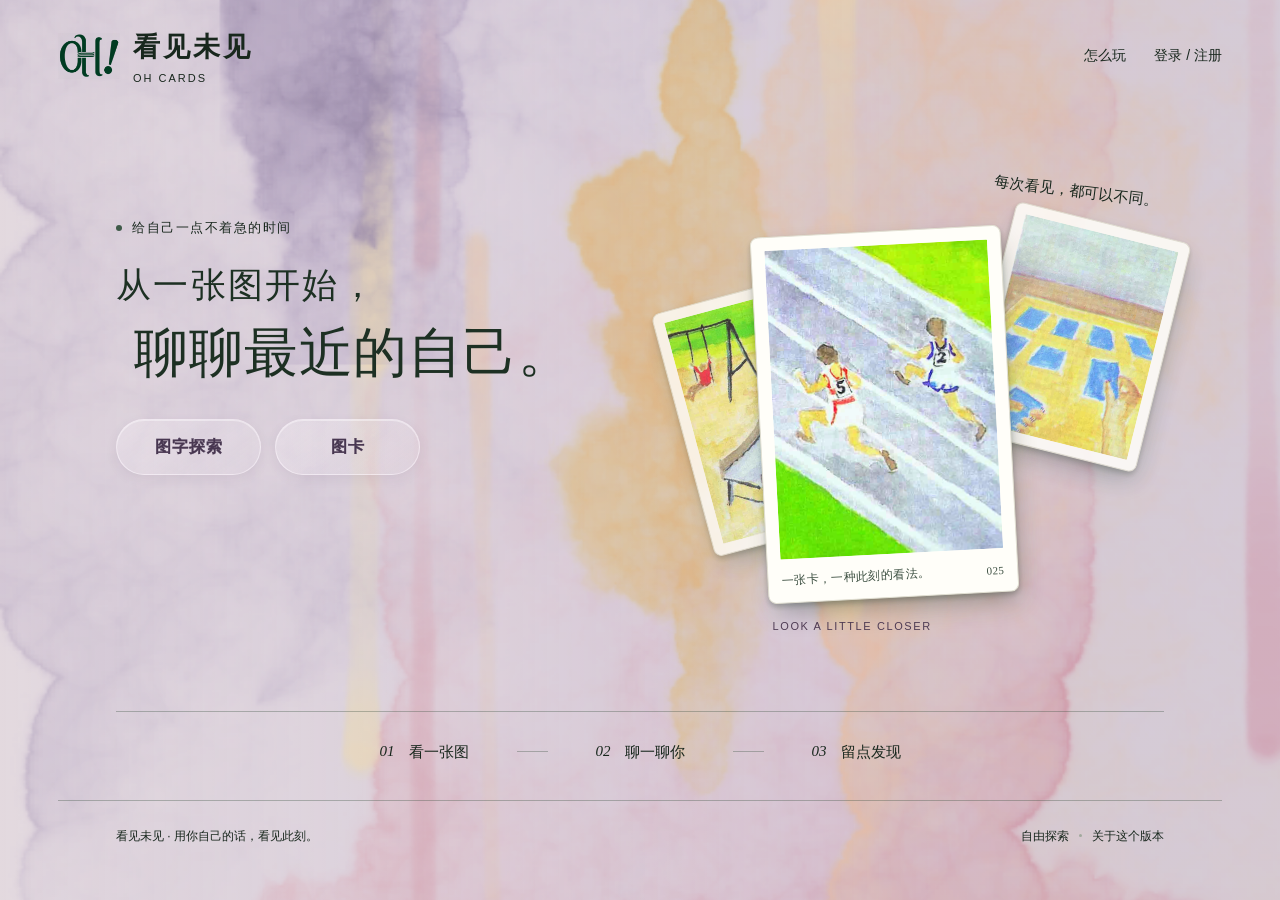
==== commit 0cf5c859: "Apply reviewed free exploration flow on backup site" ====
--- a/index.html
+++ b/index.html
@@ -65,5 +65,5 @@
 <script type="module" src="account.bundle.js?v=20261105-autosave"></script>
 <script type="module" src="dusk/home.js?v=20261106"></script>
 <script id="oh-runtime">window.OH_RUNTIME={liveAI:true,apiBase:"https://arpyrhxpsgpuzxoxsodd.supabase.co/functions/v1/oh-backup"};</script>
-<script type="module" src="app.js?v=20261114-topic-return"></script>
+<script type="module" src="app.js?v=20261114-free-exploration"></script>
 </body></html>
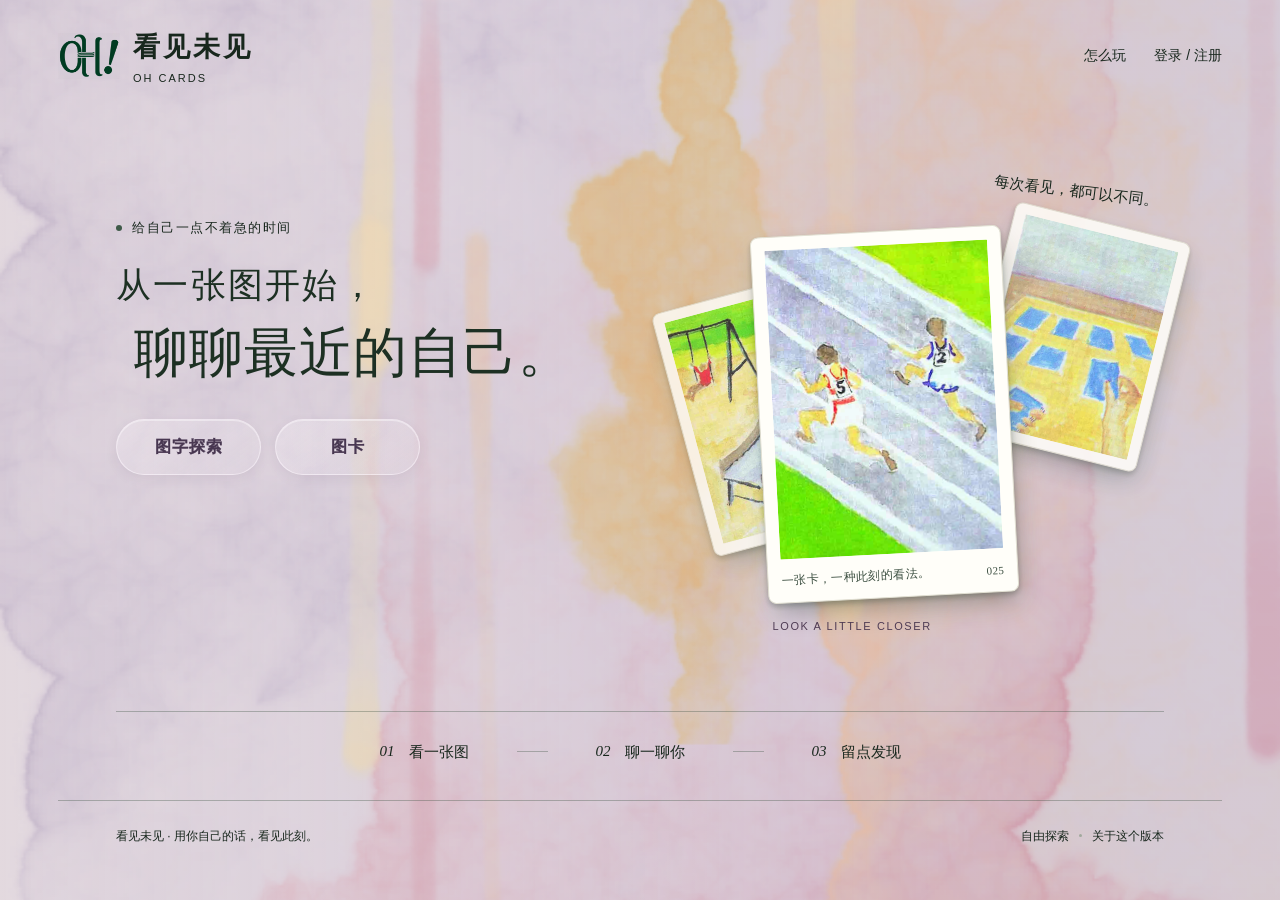
==== commit 9e226762: "Require all three OH cards before round review" ====
--- a/index.html
+++ b/index.html
@@ -41,7 +41,7 @@
  <div class="home-bottom"><p><span>01</span> 看一张图</p><i></i><p><span>02</span> 聊一聊你</p><i></i><p><span>03</span> 留点发现</p></div>
 </main>
 <main id="session-view" class="view session-view" hidden>
- <div class="session-heading"><button class="quiet-back" data-action="leave"><svg><use href="#i-back"/></svg>返回</button><div><span class="session-kicker">自由探索</span><h1>说说你眼中的这张卡</h1></div><button class="text-button end-button" data-action="review">结束并回顾</button></div>
+ <div class="session-heading"><button class="quiet-back" data-action="leave"><svg><use href="#i-back"/></svg>返回</button><div><span class="session-kicker">自由探索</span><h1>说说你眼中的这张卡</h1></div></div>
  <div class="session-layout">
    <aside class="card-stage" aria-label="当前卡片"><div class="card-topline"><span id="card-position">第 1 张图卡</span><span id="card-id"></span></div><div id="card-pair" class="card-pair"><img id="word-frame" class="word-frame" alt="" hidden><button id="card-zoom" class="current-card" data-action="zoom" aria-label="放大当前图卡"><img id="active-card-image" alt="本轮图卡"><span class="zoom-hint"><svg><use href="#i-expand"/></svg>放大看</span></button></div><p id="pinned-word" class="pinned-word" hidden></p><div id="card-strip" class="card-strip" aria-label="本轮已抽图卡"></div></aside>
  <section class="explore-main" aria-label="卡片对话">
@@ -65,5 +65,5 @@
 <script type="module" src="account.bundle.js?v=20261105-autosave"></script>
 <script type="module" src="dusk/home.js?v=20261106"></script>
 <script id="oh-runtime">window.OH_RUNTIME={liveAI:true,apiBase:"https://arpyrhxpsgpuzxoxsodd.supabase.co/functions/v1/oh-backup"};</script>
-<script type="module" src="app.js?v=20261114-free-exploration"></script>
+<script type="module" src="app.js?v=20261114-three-card-review"></script>
 </body></html>
